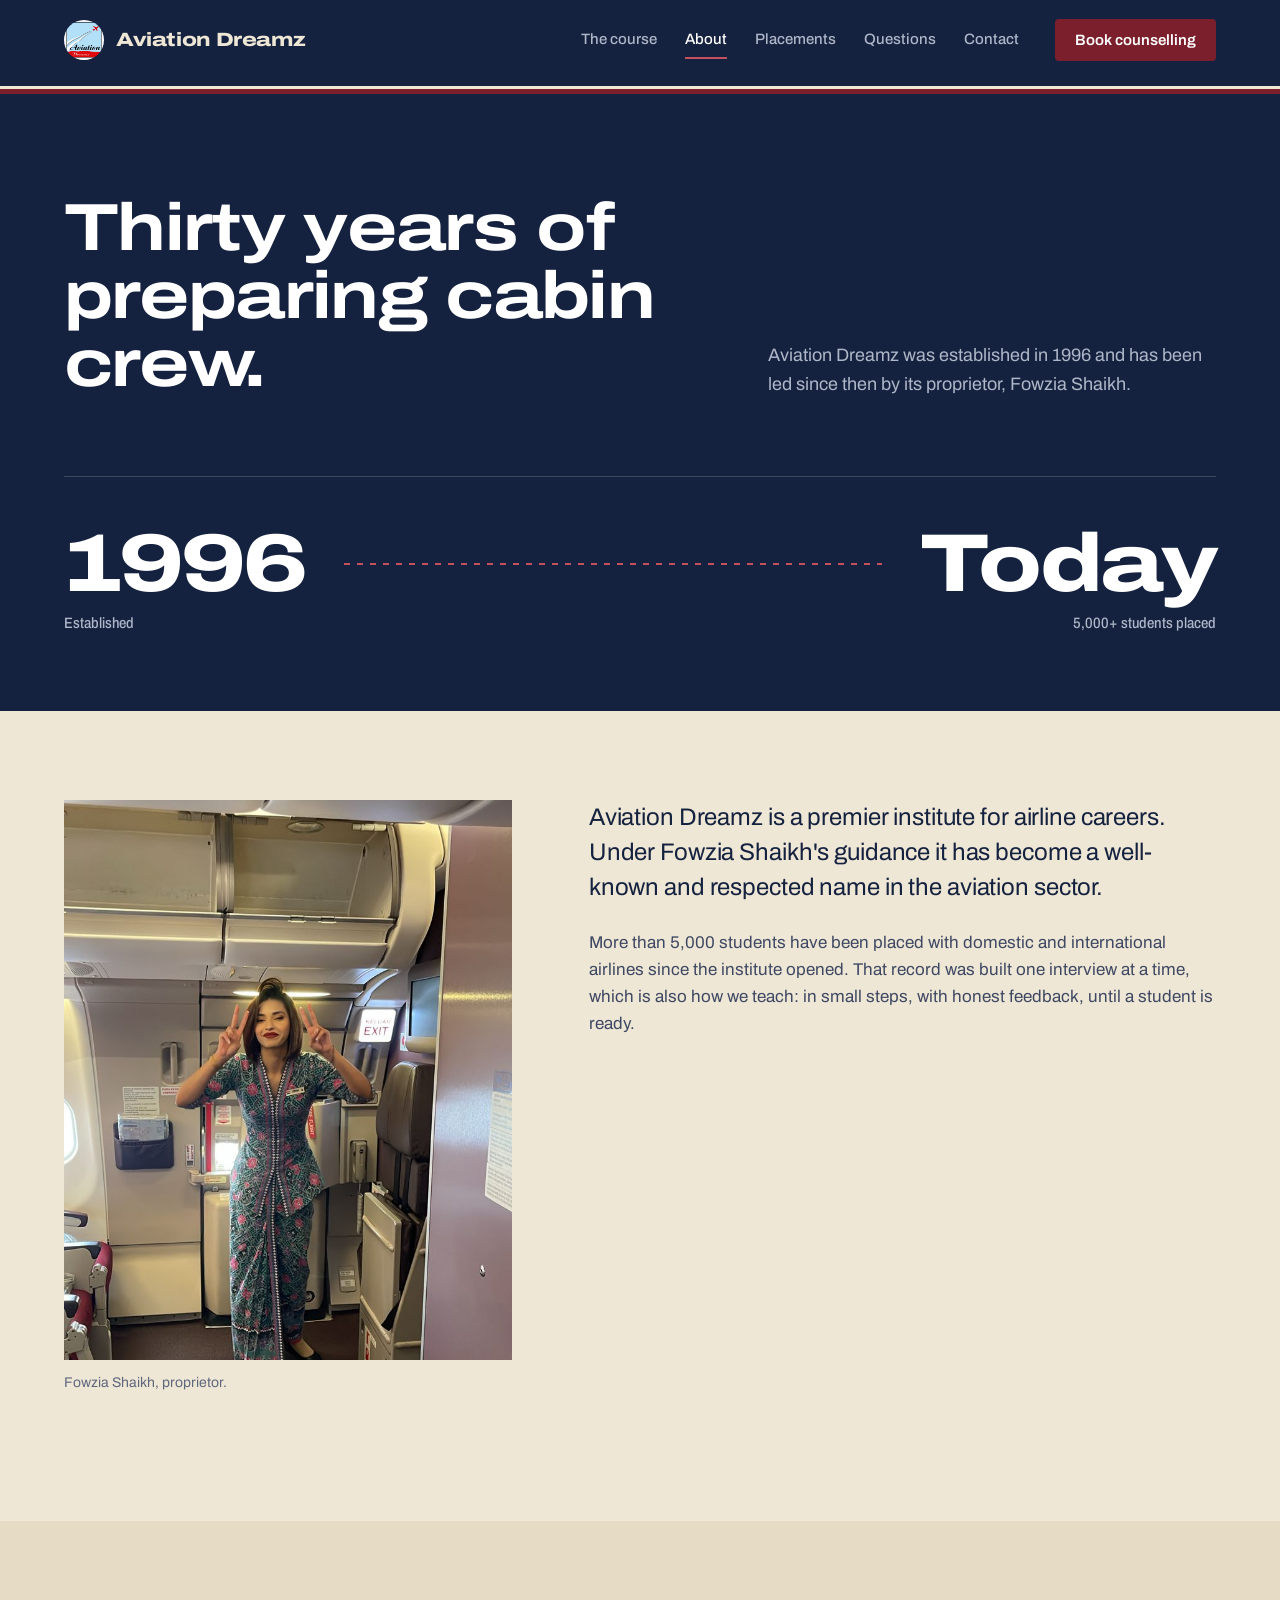
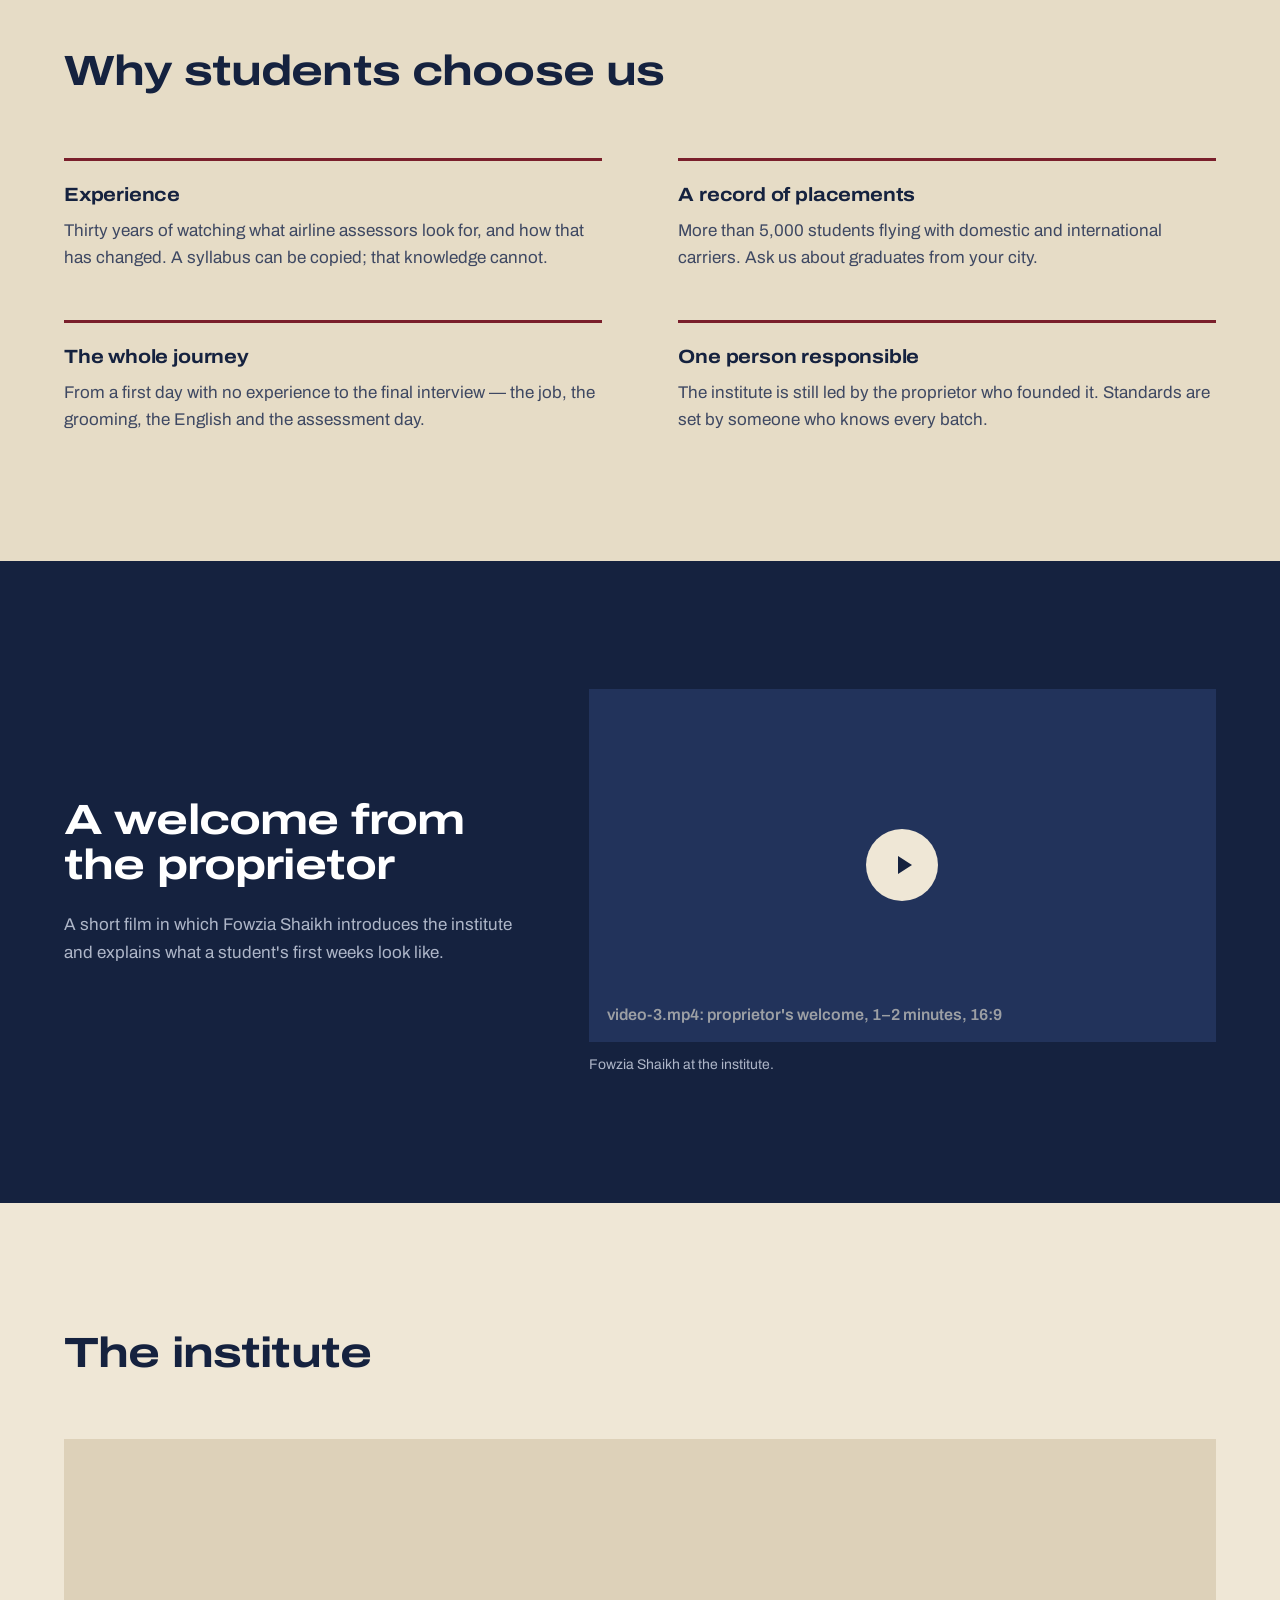
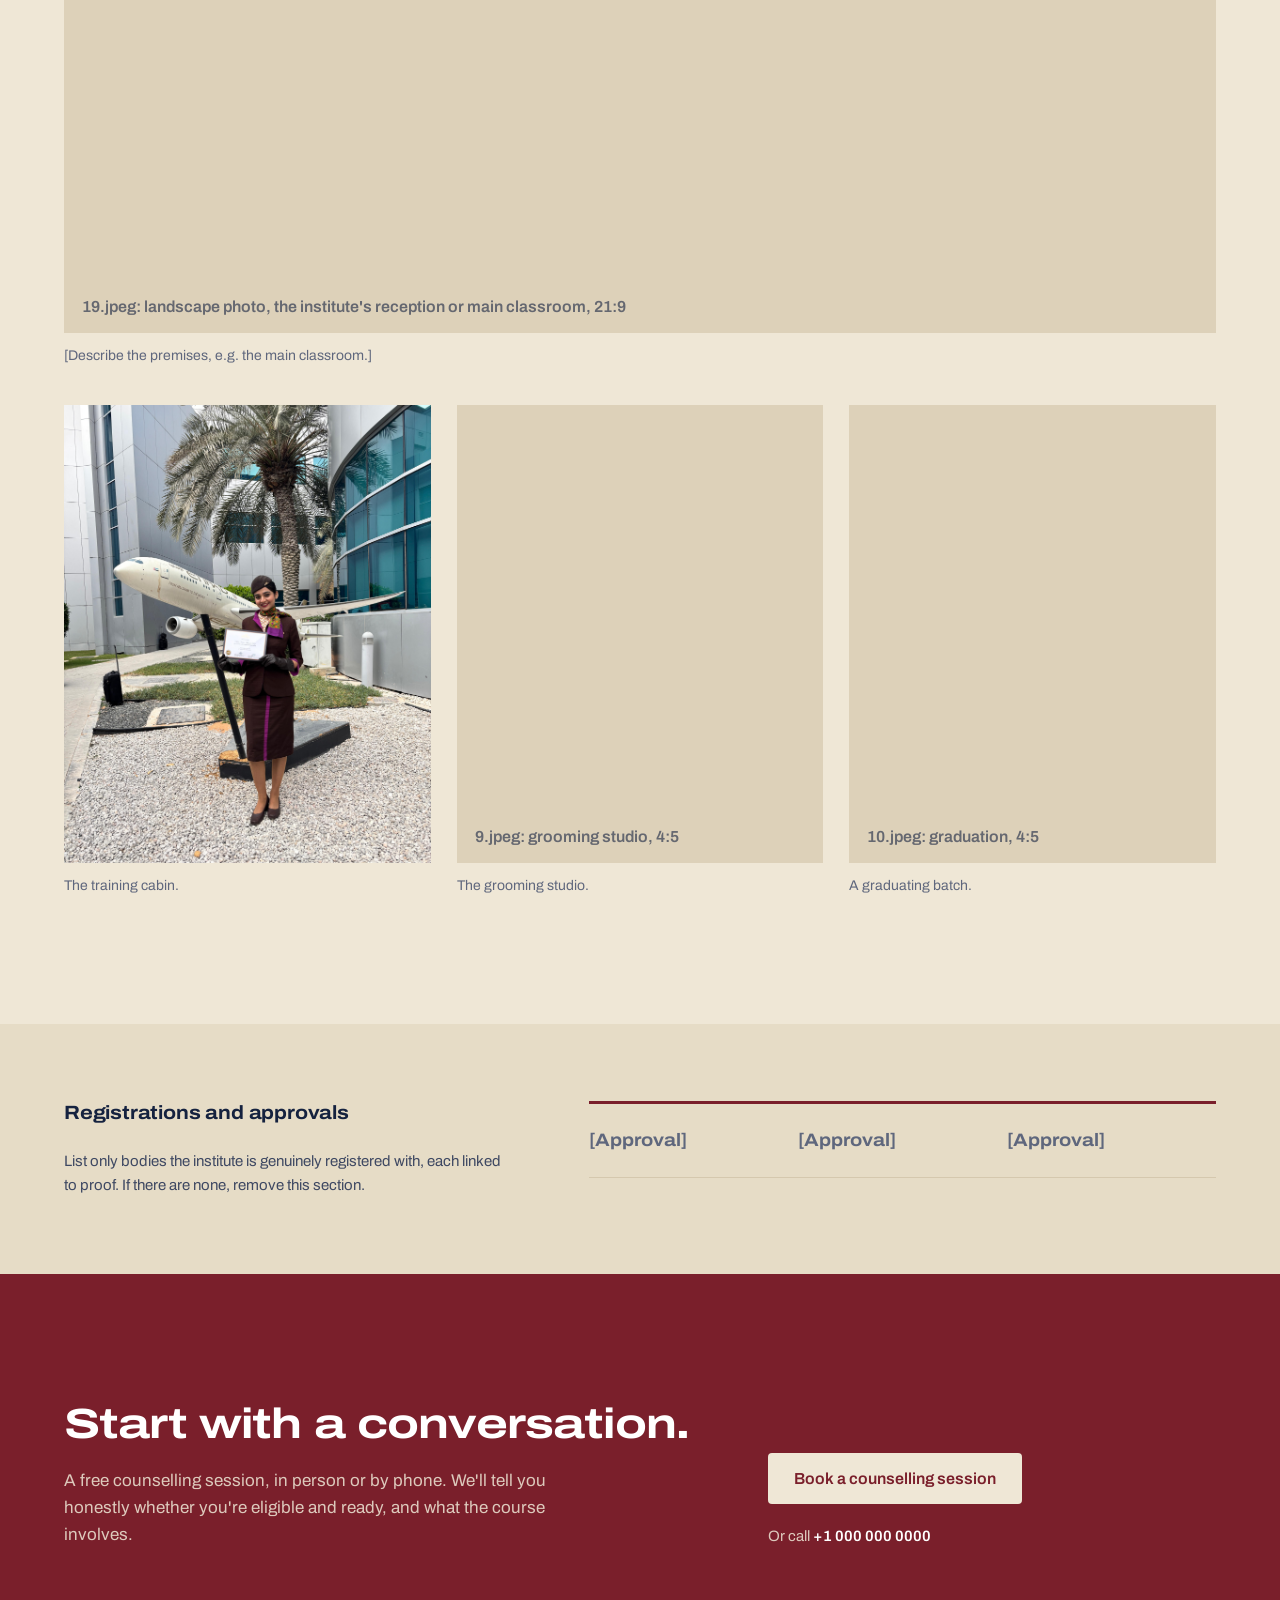
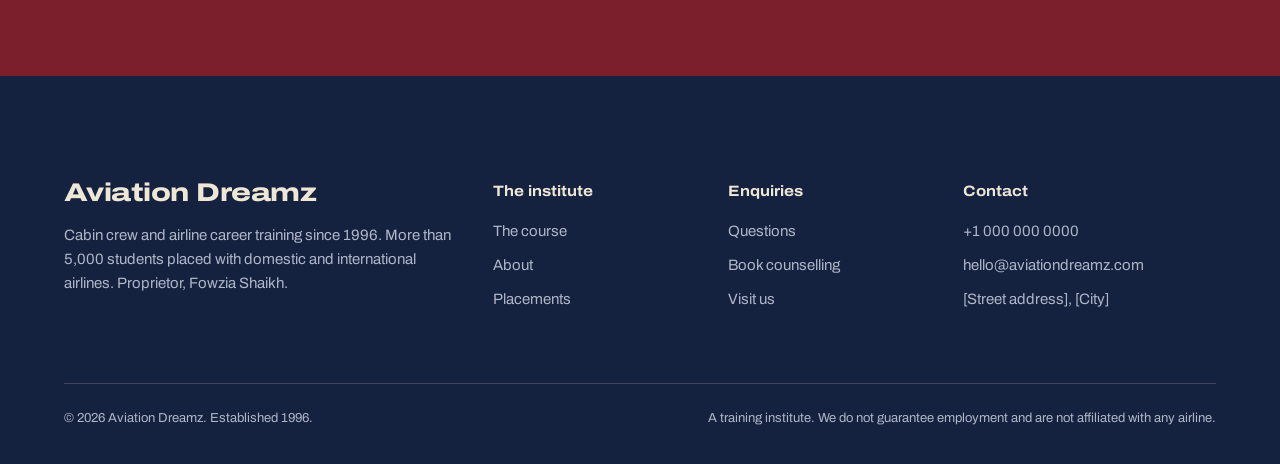
==== about.html @ cc99e21c "Redesign as a multi-page site in navy, maroon and cream Six pages sharing styles.css and site.js. Ar" ====
<!doctype html>
<html lang="en">
<head>
<meta charset="utf-8" />
<meta name="viewport" content="width=device-width, initial-scale=1" />
<title>About — Aviation Dreamz</title>
<meta name="description" content="Established in 1996 and led by proprietor Fowzia Shaikh, Aviation Dreamz has placed more than 5,000 students with airlines." />
<link rel="icon" href="ad.jpeg" />
<link rel="preconnect" href="https://fonts.googleapis.com" />
<link rel="preconnect" href="https://fonts.gstatic.com" crossorigin />
<link href="https://fonts.googleapis.com/css2?family=Archivo:wdth,wght@62..125,400..800&display=swap" rel="stylesheet" />
<link rel="stylesheet" href="styles.css" />
</head>
<body>
<a class="skip" href="#main">Skip to content</a>

<header class="hdr cheat">
  <div class="hdr-in">
    <a class="brand" href="index.html">
      <img src="ad.jpeg" alt="" width="44" height="44" />
      <span>Aviation Dreamz</span>
    </a>
    <nav class="nav" id="site-nav" aria-label="Main">
      <a href="course.html">The course</a>
      <a href="about.html" aria-current="page">About</a>
      <a href="placements.html">Placements</a>
      <a href="faq.html">Questions</a>
      <a href="contact.html">Contact</a>
    </nav>
    <a class="btn" href="contact.html">Book counselling</a>
    <button class="menu-btn" type="button" aria-controls="site-nav" aria-expanded="false">Menu</button>
  </div>
</header>

<main id="main">
<section class="opening navy">
  <div class="wrap">
    <h1>Thirty years of preparing cabin crew.</h1>
    <p>Aviation Dreamz was established in 1996 and has been led since then by its proprietor, Fowzia Shaikh.</p>
  </div>
  <div class="wrap">
    <div class="since" aria-label="From 1996, when the institute was established, to today, with more than 5,000 students placed">
      <div><span class="yr">1996</span><span class="k">Established</span></div>
      <svg viewBox="0 0 200 22" preserveAspectRatio="none" aria-hidden="true">
        <line x1="0" y1="11" x2="200" y2="11" stroke="currentColor" stroke-width="2" stroke-dasharray="6 7" vector-effect="non-scaling-stroke" />
      </svg>
      <div class="now"><span class="yr">Today</span><span class="k">5,000+ students placed</span></div>
    </div>
  </div>
</section>

<section class="flush-top">
  <div class="wrap cols">
    <figure>
    <div class="media r-port">
      <img src="images/6.jpeg" alt="Fowzia Shaikh, proprietor of Aviation Dreamz" />
      <span class="note">6.jpeg: Fowzia Shaikh, portrait, 4:5</span>
    </div>
    <figcaption>Fowzia Shaikh, proprietor.</figcaption>
  </figure>
    <div class="stack">
      <p class="lead">Aviation Dreamz is a premier institute for airline careers. Under Fowzia
        Shaikh's guidance it has become a well-known and respected name in the aviation sector.</p>
      <p class="muted">More than 5,000 students have been placed with domestic and international
        airlines since the institute opened. That record was built one interview at a time,
        which is also how we teach: in small steps, with honest feedback, until a student is
        ready.</p>
    </div>
  </div>
</section>

<section class="bg-2">
  <div class="wrap">
    <h2 class="sec-head">Why students choose us</h2>
    <div class="quad">
      <div><h3>Experience</h3><p>Thirty years of watching what airline assessors look for, and
        how that has changed. A syllabus can be copied; that knowledge cannot.</p></div>
      <div><h3>A record of placements</h3><p>More than 5,000 students flying with domestic and
        international carriers. Ask us about graduates from your city.</p></div>
      <div><h3>The whole journey</h3><p>From a first day with no experience to the final
        interview — the job, the grooming, the English and the assessment day.</p></div>
      <div><h3>One person responsible</h3><p>The institute is still led by the proprietor who
        founded it. Standards are set by someone who knows every batch.</p></div>
    </div>
  </div>
</section>

<section class="navy">
  <div class="wrap cols mid">
    <div class="stack">
      <h2>A welcome from the proprietor</h2>
      <p class="muted">A short film in which Fowzia Shaikh introduces the institute and explains
        what a student's first weeks look like.</p>
    </div>
    <figure>
    <div class="media r-wide">
      <video src="images/video-3.mp4" title="A welcome from Fowzia Shaikh" controls preload="metadata" playsinline></video>
      <span class="playmark" aria-hidden="true"></span>
      <span class="note">video-3.mp4: proprietor's welcome, 1–2 minutes, 16:9</span>
    </div>
    <figcaption>Fowzia Shaikh at the institute.</figcaption>
  </figure>
  </div>
</section>

<section>
  <div class="wrap">
    <h2 class="sec-head">The institute</h2>
    <figure>
    <div class="media r-pano">
      <img src="images/19.jpeg" alt="The Aviation Dreamz institute" />
      <span class="note">19.jpeg: landscape photo, the institute's reception or main classroom, 21:9</span>
    </div>
    <figcaption>[Describe the premises, e.g. the main classroom.]</figcaption>
  </figure>
    <div class="row3" style="margin-top: clamp(24px, 3vw, 40px)">
      <figure>
    <div class="media r-port">
      <img src="images/8.jpeg" alt="The training cabin" />
      <span class="note">8.jpeg: training cabin, 4:5</span>
    </div>
    <figcaption>The training cabin.</figcaption>
  </figure>
      <figure>
    <div class="media r-port">
      <img src="images/9.jpeg" alt="The grooming studio" />
      <span class="note">9.jpeg: grooming studio, 4:5</span>
    </div>
    <figcaption>The grooming studio.</figcaption>
  </figure>
      <figure>
    <div class="media r-port">
      <img src="images/10.jpeg" alt="A graduating batch" />
      <span class="note">10.jpeg: graduation, 4:5</span>
    </div>
    <figcaption>A graduating batch.</figcaption>
  </figure>
    </div>
  </div>
</section>

<section class="tight bg-2">
  <div class="wrap cols">
    <div class="stack">
      <h3>Registrations and approvals</h3>
      <p class="muted" style="font-size:0.9375rem">List only bodies the institute is genuinely
        registered with, each linked to proof. If there are none, remove this section.</p>
    </div>
    <ul class="names">
      <li>[Approval]</li>
      <li>[Approval]</li>
      <li>[Approval]</li>
    </ul>
  </div>
</section>

<section class="closing maroon">
  <div class="wrap">
    <div>
      <div>
        <h2>Start with a conversation.</h2>
        <p>A free counselling session, in person or by phone. We'll tell you honestly whether you're eligible and ready, and what the course involves.</p>
      </div>
      <div class="acts">
        <a class="btn btn-light" href="contact.html">Book a counselling session</a>
        <small>Or call <a href="tel:+10000000000">+1 000 000 0000</a></small>
      </div>
    </div>
  </div>
</section>
</main>

<footer class="ftr">
  <div class="wrap">
    <div class="ftr-top">
      <div>
        <div class="ftr-name">Aviation Dreamz</div>
        <p>Cabin crew and airline career training since 1996. More than 5,000 students placed
          with domestic and international airlines. Proprietor, Fowzia Shaikh.</p>
      </div>
      <div>
        <h4>The institute</h4>
        <ul>
          <li><a href="course.html">The course</a></li>
          <li><a href="about.html">About</a></li>
          <li><a href="placements.html">Placements</a></li>
        </ul>
      </div>
      <div>
        <h4>Enquiries</h4>
        <ul>
          <li><a href="faq.html">Questions</a></li>
          <li><a href="contact.html">Book counselling</a></li>
          <li><a href="contact.html">Visit us</a></li>
        </ul>
      </div>
      <div>
        <h4>Contact</h4>
        <ul>
          <li><a href="tel:+10000000000">+1 000 000 0000</a></li>
          <li><a href="mailto:hello@aviationdreamz.com">hello@aviationdreamz.com</a></li>
          <li>[Street address], [City]</li>
        </ul>
      </div>
    </div>
    <div class="ftr-base">
      <span>© 2026 Aviation Dreamz. Established 1996.</span>
      <span>A training institute. We do not guarantee employment and are not affiliated with any airline.</span>
    </div>
  </div>
</footer>

<script src="site.js"></script>
</body>
</html>
---- styles.css ----
/* ==============================================================
   AVIATION DREAMZ — shared styles
   The uniform: navy jacket, maroon scarf, cream blouse. Navy is the
   ink as well as the solid colour. One typeface, Archivo, used at
   three widths: expanded for headings (the way an airline name is
   painted along a fuselage), normal for reading, semi-condensed for
   the small labels on facts and forms.
   The one bold thing is the boarding pass on the home page. The
   cheatline under the header is the only other flourish.
   ============================================================== */

:root {
  --cream:    #EFE7D6;   /* the page */
  --cream-2:  #E6DCC6;   /* alternate bands */
  --card:     #F8F3E9;   /* card stock: the pass, form fields */
  --navy:     #15223F;   /* ink, solid bands, buttons */
  --navy-2:   #22335B;   /* placeholders and hovers on navy */
  --maroon:   #7A1F2B;   /* links, the destination, the current page */
  --maroon-2: #5E1621;
  --maroon-lt: #C4505E;  /* maroon lifted for strokes on navy */
  --ink-2:    #3E4862;   /* secondary text, 8:1 on cream */
  --ink-3:    #5F677D;   /* labels and captions, 5:1 on cream */
  --rule:     #D5C8AE;
  --on-navy:  #EFE7D6;
  --on-navy-2:#AEB6C8;
  --rule-navy: rgba(239,231,214,0.2);
  --ph:       #DDD1B9;   /* photo placeholder on cream */
  --error:    #A3202F;

  --font: "Archivo", "Helvetica Neue", Arial, sans-serif;

  --gut: clamp(16px, 5vw, 72px);
  --maxw: 1320px;
}

* { box-sizing: border-box; }
html { scroll-behavior: smooth; }
body {
  margin: 0;
  background: var(--cream);
  color: var(--navy);
  font-family: var(--font);
  font-size: 1.0625rem;
  line-height: 1.6;
  -webkit-font-smoothing: antialiased;
  overflow-x: hidden;
}

/* Headings are expanded and heavy; the width does the work that a
   display face would otherwise do. Sentence case throughout. */
h1, h2, h3 { font-weight: 700; font-stretch: 125%; margin: 0; color: var(--navy); }
h1 { font-size: clamp(2.35rem, 5.2vw, 4.5rem); line-height: 1.02; letter-spacing: -0.025em; }
h2 { font-size: clamp(1.8rem, 3.3vw, 3rem); line-height: 1.06; letter-spacing: -0.02em; }
h3 { font-size: clamp(1.15rem, 1.5vw, 1.35rem); line-height: 1.25; letter-spacing: -0.01em; font-stretch: 112%; }
p { margin: 0; }
p + p { margin-top: 1em; }
a { color: inherit; }
img, video, iframe { display: block; max-width: 100%; }
::selection { background: var(--maroon); color: var(--cream); }

.wrap { max-width: var(--maxw); margin: 0 auto; padding-inline: var(--gut); }
.lead { font-size: clamp(1.25rem, 1.9vw, 1.5rem); line-height: 1.45; letter-spacing: -0.005em; max-width: 34em; }
.muted { color: var(--ink-2); }

:where(a, button, input, select, textarea, summary):focus-visible { outline: 2px solid var(--maroon); outline-offset: 3px; }
:where(.hdr, .navy, .maroon, .ftr, .pass-stub) :focus-visible { outline-color: var(--on-navy); }
.skip { position: absolute; left: -9999px; }
.skip:focus { left: 12px; top: 12px; z-index: 100; background: var(--card); padding: 10px 16px; }

/* ---------- the cheatline ----------
   The livery stripe along a fuselage: a navy band, a gap, a maroon
   pinstripe. Used under the header, above the footer and above the
   closing call to action, and nowhere else. */
.cheat { position: relative; }
.cheat::after {
  content: ""; position: absolute; left: 0; right: 0; height: 14px;
  background: linear-gradient(to bottom, var(--navy) 0 6px, var(--cream) 6px 9px, var(--maroon) 9px 14px);
}

/* ---------- links and buttons ---------- */
.btn {
  display: inline-block; font-family: var(--font); font-size: 1rem; font-weight: 600;
  text-decoration: none; line-height: 1.2;
  padding: 16px 26px; border: 0; border-radius: 4px;
  background: var(--maroon); color: #fff;
  cursor: pointer; transition: background 0.2s, color 0.2s;
}
.btn:hover { background: var(--navy); }
.btn-light { background: var(--cream); color: var(--maroon); }
.btn-light:hover { background: #fff; color: var(--navy); }
.more {
  font-weight: 600; color: var(--maroon);
  text-decoration: underline; text-decoration-thickness: 1px; text-underline-offset: 5px;
  transition: color 0.2s, text-decoration-thickness 0.2s;
}
.more:hover { color: var(--navy); text-decoration-thickness: 2px; }
:is(.navy, .maroon) .more { color: var(--on-navy); }
:is(.navy, .maroon) .more:hover { color: #fff; }

/* ---------- header ---------- */
.hdr { position: sticky; top: 0; z-index: 50; background: var(--navy); color: var(--on-navy); }
.hdr::after { top: 100%; }
.hdr-in { max-width: var(--maxw); margin: 0 auto; padding: 0 var(--gut); height: 80px; display: flex; align-items: center; gap: 36px; }
.brand { display: flex; align-items: center; gap: 12px; text-decoration: none; margin-right: auto; }
.brand img { width: 40px; height: 40px; flex: none; border-radius: 50%; }
.brand span { font-size: 1.2rem; font-weight: 800; font-stretch: 125%; letter-spacing: -0.02em; }
.nav { display: flex; gap: 28px; }
.nav a {
  font-size: 0.9375rem; font-weight: 500; text-decoration: none; color: var(--on-navy-2);
  padding: 6px 0; border-bottom: 2px solid transparent; transition: color 0.2s, border-color 0.2s;
}
.nav a:hover { color: #fff; }
.nav a[aria-current="page"] { color: #fff; border-bottom-color: var(--maroon-lt); }
.hdr .btn { padding: 12px 20px; font-size: 0.9375rem; }
.menu-btn {
  display: none; background: none; border: 0; padding: 8px 0; cursor: pointer;
  font-family: var(--font); font-size: 1rem; font-weight: 600; color: var(--on-navy);
}
@media (max-width: 1060px) {
  .menu-btn { display: block; }
  .hdr .btn { display: none; }
  .nav {
    display: none; position: absolute; top: calc(100% + 14px); left: 0; right: 0;
    flex-direction: column; gap: 0; background: var(--navy);
    border-bottom: 1px solid var(--rule-navy); padding: 8px var(--gut) 24px;
  }
  .nav.open { display: flex; }
  .nav a { padding: 16px 0; border-bottom: 1px solid var(--rule-navy); font-size: 1.0625rem; }
  .nav a[aria-current="page"] { color: #fff; border-bottom-color: var(--rule-navy); }
}

/* ---------- image and video slots ----------
   Flat panels. Each carries a small note saying what belongs there;
   the caption underneath stays when the real photograph goes in. */
.media { position: relative; background: var(--ph); aspect-ratio: var(--r, 3 / 2); overflow: hidden; }
.navy .media { background: var(--navy-2); }
.media > img, .media > video, .media > iframe { position: absolute; inset: 0; width: 100%; height: 100%; object-fit: cover; border: 0; }
.media .note {
  position: absolute; left: 18px; bottom: 14px; right: 18px;
  font-size: 1rem; font-weight: 600; font-stretch: 100%; color: rgba(21,34,63,0.6);
}
.navy .media .note { color: rgba(239,231,214,0.6); }
/* a real file covers its placeholder; site.js removes the img or video
   when the file isn't in images/ yet, which brings the note back */
.media > :is(img, video) ~ :is(.note, .playmark) { display: none; }
/* crop from nearer the top, so heads stay in when a photo is cropped */
.media > img { object-position: 50% 28%; }
/* a portrait photo in a landscape slot (or the reverse) is shown whole,
   on navy, rather than cropped to a strip; site.js adds .framed */
.media.framed { background: var(--navy); }
.media.framed > img { object-fit: contain; object-position: center; }
.media .playmark {
  position: absolute; left: 50%; top: 50%; transform: translate(-50%, -50%);
  width: 72px; height: 72px; border-radius: 50%; background: var(--navy);
  display: grid; place-items: center;
}
.navy .media .playmark { background: var(--cream); }
.media .playmark::after {
  content: ""; margin-left: 5px;
  border-left: 14px solid var(--cream); border-top: 9px solid transparent; border-bottom: 9px solid transparent;
}
.navy .media .playmark::after { border-left-color: var(--navy); }
figure { margin: 0; }
figcaption { font-size: 0.875rem; color: var(--ink-3); margin-top: 12px; line-height: 1.5; }
.navy figcaption { color: var(--on-navy-2); }
.r-wide { --r: 16 / 9; } .r-pano { --r: 21 / 9; } .r-port { --r: 4 / 5; } .r-sq { --r: 1 / 1; } .r-43 { --r: 4 / 3; }
@media (max-width: 600px) { .r-pano { --r: 4 / 3; } }

/* ---------- home hero: the boarding pass ---------- */
.hero { padding-block: clamp(56px, 8vw, 112px) clamp(64px, 9vw, 128px); }
.hero-in { display: grid; grid-template-columns: minmax(0, 0.9fr) minmax(0, 1.1fr); gap: clamp(40px, 5vw, 80px); align-items: center; }
.hero h1 { max-width: 11em; font-size: clamp(2.35rem, 4.4vw, 4.1rem); }
.hero-copy > p { margin-top: 28px; max-width: 30em; color: var(--on-navy-2); font-size: 1.125rem; }
.hero-acts { display: flex; gap: 12px 28px; align-items: center; flex-wrap: wrap; margin-top: 32px; }
.hero-acts small { font-size: 0.9375rem; color: var(--on-navy-2); }
.hero-acts small a { color: #fff; font-weight: 600; text-decoration: none; }
@media (max-width: 1180px) { .hero-in { grid-template-columns: 1fr; } .pass { max-width: 760px; } }

.pass {
  --stub: max(180px, 30%);
  display: grid; grid-template-columns: 1fr var(--stub);
  background: var(--card); color: var(--navy); border-radius: 16px;
  position: relative; overflow: hidden;
}
.pass-main { padding: clamp(22px, 2.6vw, 34px); display: flex; flex-direction: column; gap: clamp(22px, 2.6vw, 32px); min-width: 0; container-type: inline-size; }
.pass-head { display: flex; align-items: center; gap: 10px; font-weight: 800; font-stretch: 125%; font-size: 0.9375rem; letter-spacing: -0.01em; }
.pass-head img { width: 28px; height: 28px; border-radius: 50%; }
.pass-head .kind { margin-left: auto; font-weight: 500; font-stretch: 85%; letter-spacing: 0; color: var(--ink-3); }

.k { display: block; font-size: 0.8125rem; font-weight: 500; font-stretch: 85%; color: var(--ink-3); line-height: 1.3; }
.pass-route { display: grid; grid-template-columns: auto minmax(20px, 1fr) auto; align-items: end; gap: 16px; padding-block: 22px; border-block: 1px solid var(--rule); }
.pass-route .v { display: block; font-weight: 700; font-stretch: 125%; font-size: clamp(1.25rem, 5.6cqi, 2.1rem); line-height: 1.05; letter-spacing: -0.02em; margin-top: 6px; white-space: nowrap; }
.pass-route .to { text-align: right; }
.pass-route .to .v { color: var(--maroon); }
.pass-route svg { width: 100%; height: 22px; margin-bottom: 6px; color: var(--ink-3); overflow: visible; }
.flap span { display: inline-block; text-align: center; }

.pass-fields { margin: 0; display: grid; grid-template-columns: repeat(4, auto); justify-content: space-between; gap: 18px 20px; }
.pass-fields dd { margin: 4px 0 0; font-weight: 700; font-stretch: 112%; font-size: 1.125rem; }

/* the stub: tear here, then book */
.pass-stub {
  position: relative; background: var(--maroon); color: var(--on-navy); text-decoration: none;
  padding: clamp(22px, 2.6vw, 34px) clamp(20px, 2.2vw, 28px);
  display: flex; flex-direction: column; justify-content: space-between; gap: 24px;
  border-left: 2px dashed var(--card);
  transition: background 0.2s;
}
.pass-stub:hover { background: var(--maroon-2); }
.pass-stub .k { color: rgba(255,255,255,0.72); }
.pass-stub .v { display: block; margin-top: 6px; font-weight: 700; font-stretch: 100%; font-size: 1.1875rem; line-height: 1.2; }
.pass-stub .go { white-space: nowrap; font-weight: 600; text-decoration: underline; text-underline-offset: 5px; text-decoration-thickness: 1px; }
.pass-stub:hover .go { text-decoration-thickness: 2px; }
/* the two semicircle notches where the stub tears off */
.pass::before, .pass::after {
  content: ""; position: absolute; z-index: 1; width: 26px; height: 26px;
  border-radius: 50%; background: var(--navy);
  left: calc(100% - var(--stub)); transform: translateX(-50%);
}
.pass::before { top: -14px; }
.pass::after { bottom: -14px; }

@media (max-width: 640px) {
  .pass { grid-template-columns: 1fr; }
  .pass::before, .pass::after { display: none; }
  .pass-stub { border-left: 0; border-top: 2px dashed var(--card); flex-direction: row; align-items: end; flex-wrap: wrap; }
  .pass-fields { grid-template-columns: 1fr 1fr; justify-content: stretch; }
  .pass-route { grid-template-columns: 1fr; gap: 10px; }
  .pass-route .to { text-align: left; }
  .pass-route svg { display: none; }
}

/* ---------- sections ---------- */
section { padding-block: clamp(72px, 10vw, 136px); }
.tight { padding-block: clamp(48px, 6vw, 80px); }
.flush-top { padding-top: 0; }
.bg-2 { background: var(--cream-2); }
.navy { background: var(--navy); color: var(--on-navy); }
.navy h1, .navy h2, .navy h3 { color: #fff; }
.navy .muted { color: var(--on-navy-2); }
.maroon { background: var(--maroon); color: var(--on-navy); }
.maroon h2, .maroon h3 { color: #fff; }
.maroon .muted { color: rgba(239,231,214,0.82); }
.sec-head { margin-bottom: clamp(36px, 5vw, 64px); }

/* page opening on inner pages: heading left, introduction right */
.opening { padding-block: clamp(64px, 9vw, 120px) clamp(48px, 6vw, 80px); }
/* the hero and openings are navy bands, so the section after one needs its own top space back */
.navy + .flush-top { padding-top: clamp(56px, 7vw, 96px); }
.opening .wrap { display: grid; grid-template-columns: 7fr 5fr; gap: clamp(28px, 6vw, 96px); align-items: end; }
.opening h1 { max-width: 12em; }
.opening p { color: var(--on-navy-2); max-width: 32em; font-size: 1.125rem; }
@media (max-width: 860px) { .opening .wrap { grid-template-columns: 1fr; } }
/* About: a route from 1996 to today across the foot of the opening,
   the same From/To idea as the boarding pass on the home page */
.opening .wrap + .wrap { display: block; margin-top: clamp(44px, 6vw, 80px); }
.since {
  display: grid; grid-template-columns: auto minmax(20px, 1fr) auto; column-gap: clamp(16px, 3vw, 40px);
  border-top: 1px solid var(--rule-navy); padding-top: clamp(28px, 4vw, 48px);
}
.since .yr { display: block; font-weight: 800; font-stretch: 125%; font-size: clamp(2.2rem, 6.4vw, 5.25rem); line-height: 0.95; letter-spacing: -0.035em; color: #fff; }
.since .k { color: var(--on-navy-2); font-size: 0.9375rem; margin-top: 12px; }
.since .now { text-align: right; }
.since svg { width: 100%; height: 22px; color: var(--maroon-lt); margin-top: calc(clamp(2.2rem, 6.4vw, 5.25rem) * 0.475 - 11px); }

/* general two-column arrangements */
.cols { display: grid; grid-template-columns: 5fr 7fr; gap: clamp(32px, 6vw, 96px); align-items: start; }
.cols.even { grid-template-columns: 1fr 1fr; }
.cols.rev { grid-template-columns: 7fr 5fr; }
.cols.mid { align-items: center; }
@media (max-width: 860px) { .cols, .cols.even, .cols.rev { grid-template-columns: 1fr; } }
.stack > * + * { margin-top: 24px; }
.stack > .facts, .stack > .ruled, .stack > .contact-list { margin-top: 36px; }
.stack > h3 + .ruled { margin-top: 20px; }
.stack > .contact-list:first-child { margin-top: 0; }

/* facts: label and value, ruled */
.facts { margin: 0; border-top: 3px solid var(--maroon); }
.facts > div { display: grid; grid-template-columns: 1fr 1.4fr; gap: 16px; padding: 16px 0; border-bottom: 1px solid var(--rule); align-items: baseline; }
.facts dt { font-size: 0.875rem; font-weight: 500; font-stretch: 85%; color: var(--ink-3); }
.facts dd { margin: 0; font-weight: 700; font-stretch: 112%; font-size: 1.1875rem; line-height: 1.35; }
.navy .facts { border-top-color: var(--on-navy); }
.navy .facts > div { border-color: var(--rule-navy); }
.navy .facts dt { color: var(--on-navy-2); }
.navy .facts dd { color: #fff; }

/* three short columns, each under a navy rule */
.trio { display: grid; grid-template-columns: repeat(3, 1fr); gap: clamp(28px, 4vw, 56px); }
.trio > div { border-top: 3px solid var(--maroon); padding-top: 22px; display: flex; flex-direction: column; gap: 12px; }
.trio p { color: var(--ink-2); }
.trio .more { align-self: flex-start; margin-top: 6px; }
@media (max-width: 860px) { .trio { grid-template-columns: 1fr; } }
.quad { display: grid; grid-template-columns: repeat(2, 1fr); gap: 48px clamp(32px, 6vw, 96px); }
.quad > div { border-top: 3px solid var(--maroon); padding-top: 22px; }
.quad h3 { margin-bottom: 10px; }
.quad p { color: var(--ink-2); }
@media (max-width: 760px) { .quad { grid-template-columns: 1fr; } }

/* lists with rules */
.ruled { list-style: none; margin: 0; padding: 0; border-top: 3px solid var(--maroon); }
.ruled li { padding: 13px 0; border-bottom: 1px solid var(--rule); }

/* the five assessment stages — a real sequence, so numbered */
.stages { list-style: none; margin: 0; padding: 0; display: grid; grid-template-columns: repeat(5, 1fr); border-top: 2px solid var(--on-navy); }
.stages li { padding: 24px 22px 8px 0; }
.stages li + li { padding-left: 22px; border-left: 1px solid var(--rule-navy); }
.stages b { display: block; font-weight: 800; font-stretch: 125%; font-size: 2.75rem; line-height: 1; color: var(--on-navy-2); margin-bottom: 18px; }
.stages h3 { font-size: 1.2rem; margin-bottom: 8px; }
.stages p { font-size: 0.9375rem; color: var(--on-navy-2); }
@media (max-width: 980px) {
  .stages { grid-template-columns: 1fr; }
  .stages li, .stages li + li { padding: 20px 0; border-left: 0; border-bottom: 1px solid var(--rule-navy); display: grid; grid-template-columns: 64px 1fr; column-gap: 12px; }
  .stages b { font-size: 2rem; margin: 0; grid-row: span 2; }
}

/* pictures */
.pair { display: grid; grid-template-columns: 7fr 5fr; gap: clamp(16px, 2vw, 28px); align-items: end; }
.pair.rev { grid-template-columns: 5fr 7fr; }
.row3 { display: grid; grid-template-columns: repeat(3, 1fr); gap: clamp(16px, 2vw, 28px); }
.row4 { display: grid; grid-template-columns: repeat(4, 1fr); gap: clamp(12px, 1.6vw, 20px); }
@media (max-width: 860px) { .pair, .pair.rev, .row3 { grid-template-columns: 1fr; } .row4 { grid-template-columns: 1fr 1fr; } }

/* testimonials, set as quotations rather than cards */
.said { margin: 0; padding: clamp(28px, 4vw, 44px) 0; border-top: 1px solid var(--rule); display: grid; grid-template-columns: 4fr 8fr; gap: clamp(20px, 5vw, 80px); }
.said:first-of-type { border-top: 3px solid var(--maroon); }
.said blockquote { margin: 0; font-size: clamp(1.2rem, 1.8vw, 1.45rem); line-height: 1.45; order: 2; }
.said figcaption { margin: 0; order: 1; font-size: 0.9375rem; color: var(--ink-2); }
.said figcaption b { display: block; font-weight: 700; font-stretch: 112%; color: var(--navy); }
@media (max-width: 760px) { .said { grid-template-columns: 1fr; } .said blockquote { order: 0; } }
.pull { font-weight: 600; font-stretch: 112%; font-size: clamp(1.5rem, 2.6vw, 2.15rem); line-height: 1.25; letter-spacing: -0.015em; margin: 0; color: #fff; }

/* names grid (airlines, approvals) */
.names { list-style: none; margin: 0; padding: 0; display: grid; grid-template-columns: repeat(3, 1fr); border-top: 3px solid var(--maroon); }
.names li { padding: 22px 0; border-bottom: 1px solid var(--rule); font-weight: 700; font-stretch: 112%; font-size: 1.125rem; color: var(--ink-3); }
@media (max-width: 760px) { .names { grid-template-columns: 1fr 1fr; } }

/* FAQ */
.faq { border-top: 3px solid var(--maroon); }
.faq details { border-bottom: 1px solid var(--rule); }
.faq summary {
  list-style: none; cursor: pointer; padding: 24px 48px 24px 0; position: relative;
  font-weight: 700; font-stretch: 112%; font-size: clamp(1.1rem, 1.6vw, 1.3rem); line-height: 1.3;
}
.faq summary:hover { color: var(--maroon); }
.faq summary::-webkit-details-marker { display: none; }
.faq summary::before, .faq summary::after {
  content: ""; position: absolute; right: 6px; top: 50%; width: 16px; height: 2px; background: currentColor;
  transition: transform 0.25s;
}
.faq summary::after { transform: rotate(90deg); }
.faq details[open] summary::after { transform: rotate(0deg); }
.faq .ans { padding: 0 48px 28px 0; color: var(--ink-2); max-width: 42em; }

/* closing call to action, under its own cheatline */
/* closing call to action: a maroon band */
.closing .wrap > div { display: grid; grid-template-columns: 7fr 5fr; gap: clamp(28px, 6vw, 96px); align-items: end; }
.closing p { color: rgba(239,231,214,0.85); margin-top: 20px; max-width: 32em; }
.closing .acts { display: flex; flex-direction: column; align-items: flex-start; gap: 20px; }
.closing .acts small { font-size: 0.9375rem; color: rgba(239,231,214,0.85); }
.closing .acts small a { color: #fff; font-weight: 600; text-decoration: none; }
@media (max-width: 860px) { .closing .wrap > div { grid-template-columns: 1fr; } }

/* ---------- contact form ---------- */
.form-live { display: flex; flex-direction: column; gap: 24px; }
.form-row { display: grid; grid-template-columns: 1fr 1fr; gap: 24px; }
@media (max-width: 560px) { .form-row { grid-template-columns: 1fr; } }
.field { display: flex; flex-direction: column; gap: 6px; min-width: 0; }
.field label { font-size: 0.875rem; font-weight: 500; font-stretch: 85%; color: var(--ink-2); }
.field label .req { color: var(--maroon); }
.field input, .field select {
  font-family: var(--font); font-size: 1.0625rem; color: var(--navy);
  background: var(--card); border: 1px solid var(--rule); border-bottom: 2px solid var(--ink-3); border-radius: 4px 4px 0 0;
  padding: 12px 14px; width: 100%; transition: border-color 0.2s;
  -webkit-appearance: none; appearance: none;
}
.field select {
  background-image: linear-gradient(45deg, transparent 50%, var(--ink-2) 50%), linear-gradient(135deg, var(--ink-2) 50%, transparent 50%);
  background-position: calc(100% - 20px) 55%, calc(100% - 15px) 55%;
  background-size: 5px 5px; background-repeat: no-repeat; padding-right: 36px; cursor: pointer;
}
.field input:hover, .field select:hover { border-bottom-color: var(--navy); }
.field input:focus, .field select:focus { outline: none; border-bottom-color: var(--maroon); }
.field .err { font-size: 0.875rem; color: var(--error); display: none; }
.field.invalid input, .field.invalid select { border-bottom-color: var(--error); }
.field.invalid .err { display: block; }
.consent { display: flex; gap: 12px; align-items: flex-start; font-size: 0.9375rem; color: var(--ink-2); line-height: 1.5; }
.consent input { flex: none; width: 18px; height: 18px; margin-top: 2px; accent-color: var(--navy); }
.consent.invalid { color: var(--error); }
.form-status { font-size: 0.9375rem; color: var(--error); display: none; }
.form-status.show { display: block; }
.form .btn { align-self: flex-start; }
.sent { display: none; flex-direction: column; gap: 18px; }
.sent h2 { font-size: clamp(1.8rem, 3vw, 2.4rem); }
.sent p { color: var(--ink-2); }
.sent .recap { font-size: 0.9375rem; white-space: pre-line; line-height: 1.8; border-top: 3px solid var(--maroon); border-bottom: 1px solid var(--rule); padding: 16px 0; color: var(--navy); }
.form.done .form-live { display: none; }
.form.done .sent { display: flex; }

.contact-list { margin: 0; border-top: 3px solid var(--maroon); }
.contact-list > div { display: grid; grid-template-columns: 110px 1fr; gap: 16px; padding: 15px 0; border-bottom: 1px solid var(--rule); align-items: baseline; }
.contact-list dt { font-size: 0.875rem; font-weight: 500; font-stretch: 85%; color: var(--ink-3); }
.contact-list dd { margin: 0; font-weight: 600; }
.contact-list a { text-decoration: none; }
.contact-list a:hover { color: var(--maroon); }

/* ---------- footer ---------- */
.ftr { background: var(--navy); color: var(--on-navy-2); padding-block: clamp(72px, 8vw, 104px) 36px; font-size: 0.9375rem; }
/* the footer is the navy band of the cheatline; only the pinstripe is drawn above it */
.ftr { position: relative; }
.ftr::after { content: ""; position: absolute; left: 0; right: 0; top: -5px; height: 2px; background: var(--maroon); }
.ftr-top { display: grid; grid-template-columns: 2fr 1fr 1fr 1.3fr; gap: 40px; }
@media (max-width: 900px) { .ftr-top { grid-template-columns: 1fr 1fr; } }
@media (max-width: 520px) { .ftr-top { grid-template-columns: 1fr; } }
.ftr-name { font-weight: 800; font-stretch: 125%; font-size: 1.6rem; letter-spacing: -0.02em; color: var(--on-navy); line-height: 1.1; }
.ftr-top p { margin-top: 16px; max-width: 26em; }
.ftr h4 { font-size: 0.9375rem; font-weight: 700; font-stretch: 112%; color: var(--on-navy); margin: 0 0 16px; }
.ftr ul { list-style: none; margin: 0; padding: 0; display: flex; flex-direction: column; gap: 10px; }
.ftr a { text-decoration: none; transition: color 0.2s; }
.ftr a:hover { color: #fff; }
.ftr-base { margin-top: 72px; padding-top: 24px; border-top: 1px solid var(--rule-navy); display: flex; flex-wrap: wrap; gap: 12px 32px; justify-content: space-between; font-size: 0.8125rem; }

@media (prefers-reduced-motion: reduce) {
  html { scroll-behavior: auto; }
  * { transition: none !important; }
}
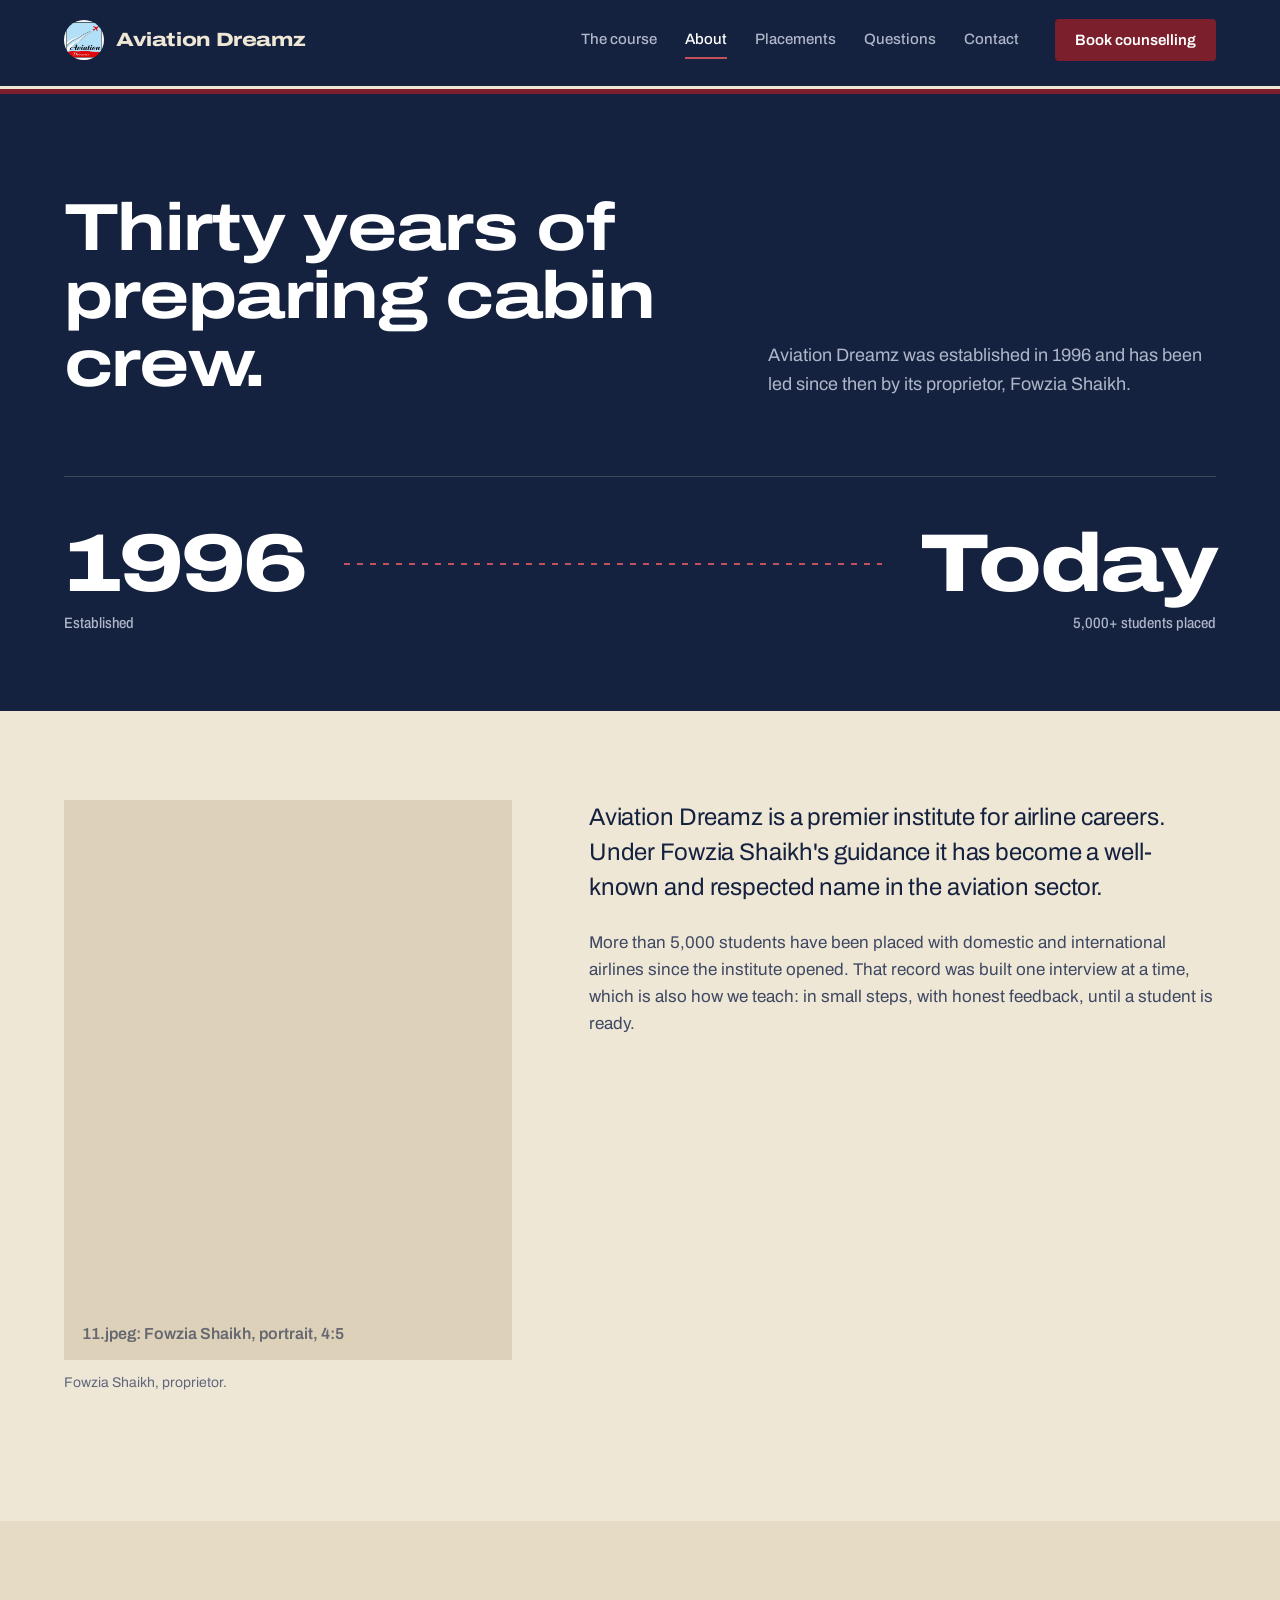
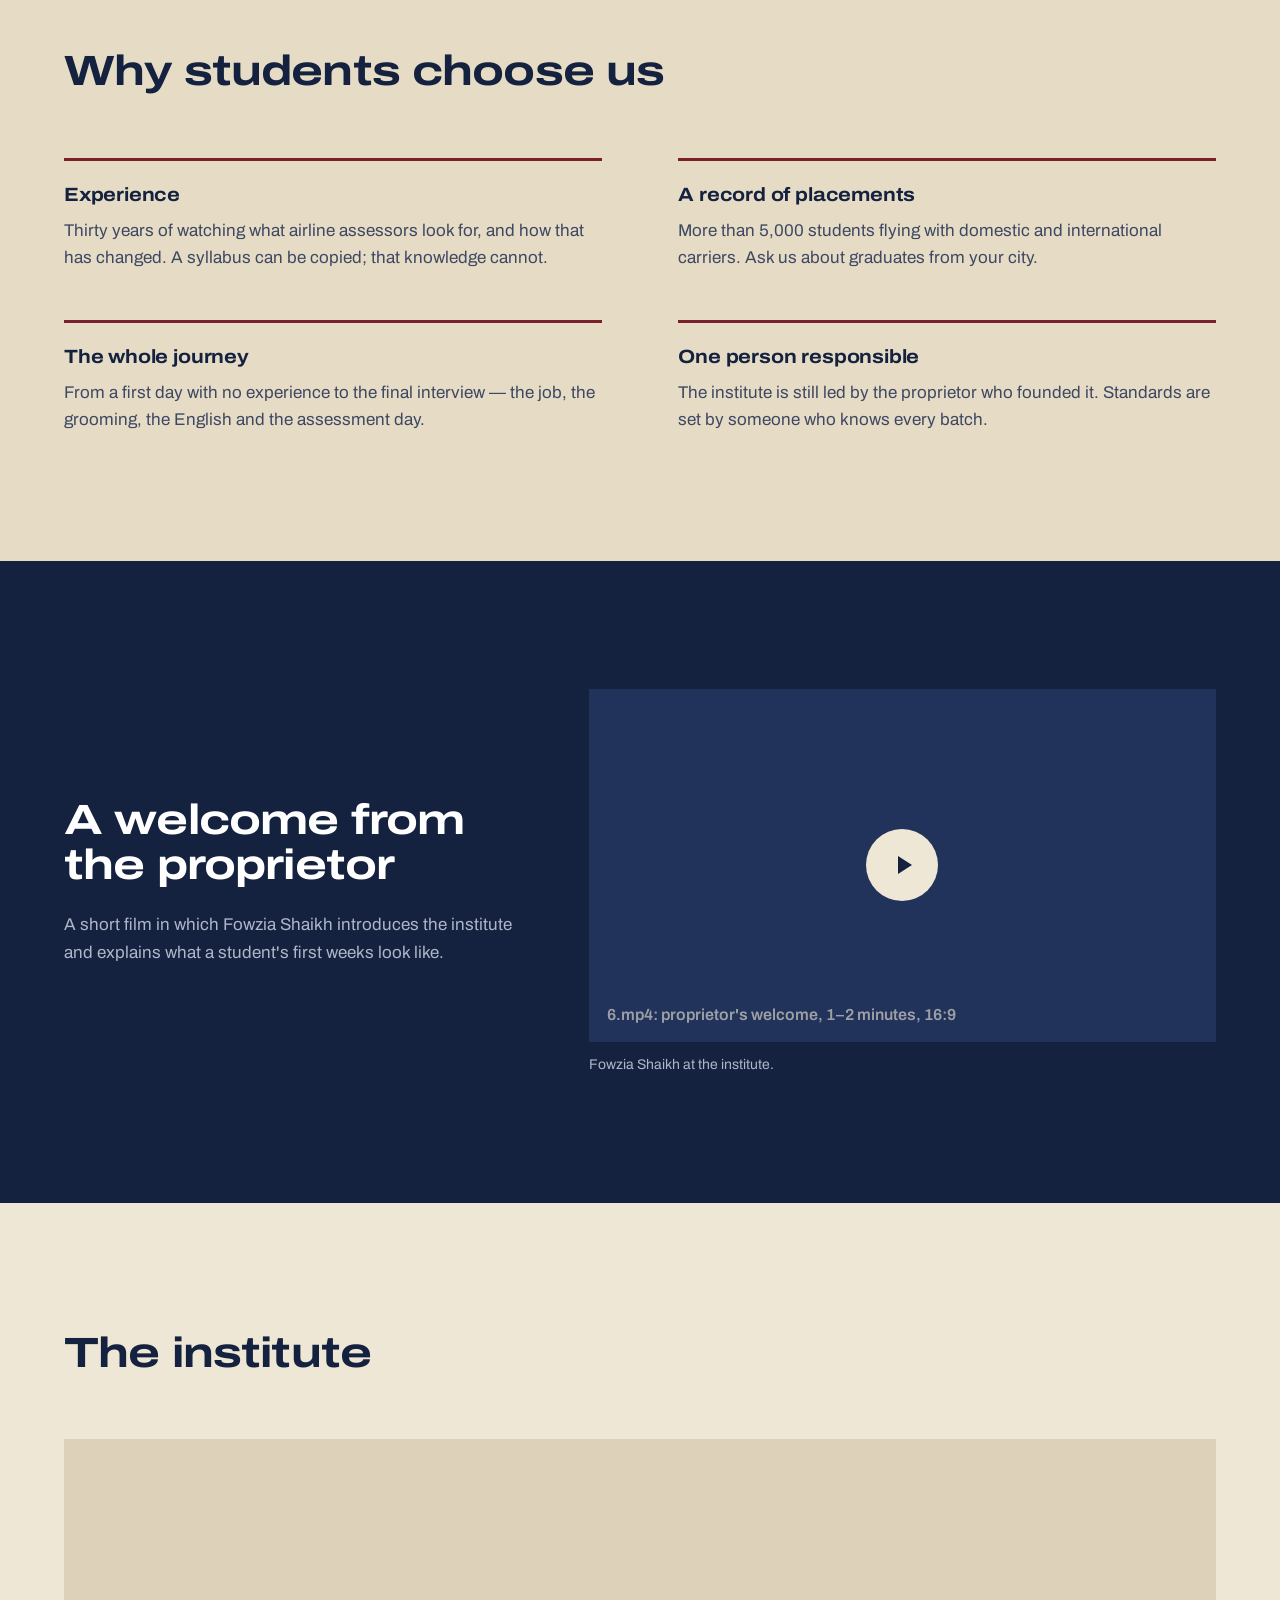
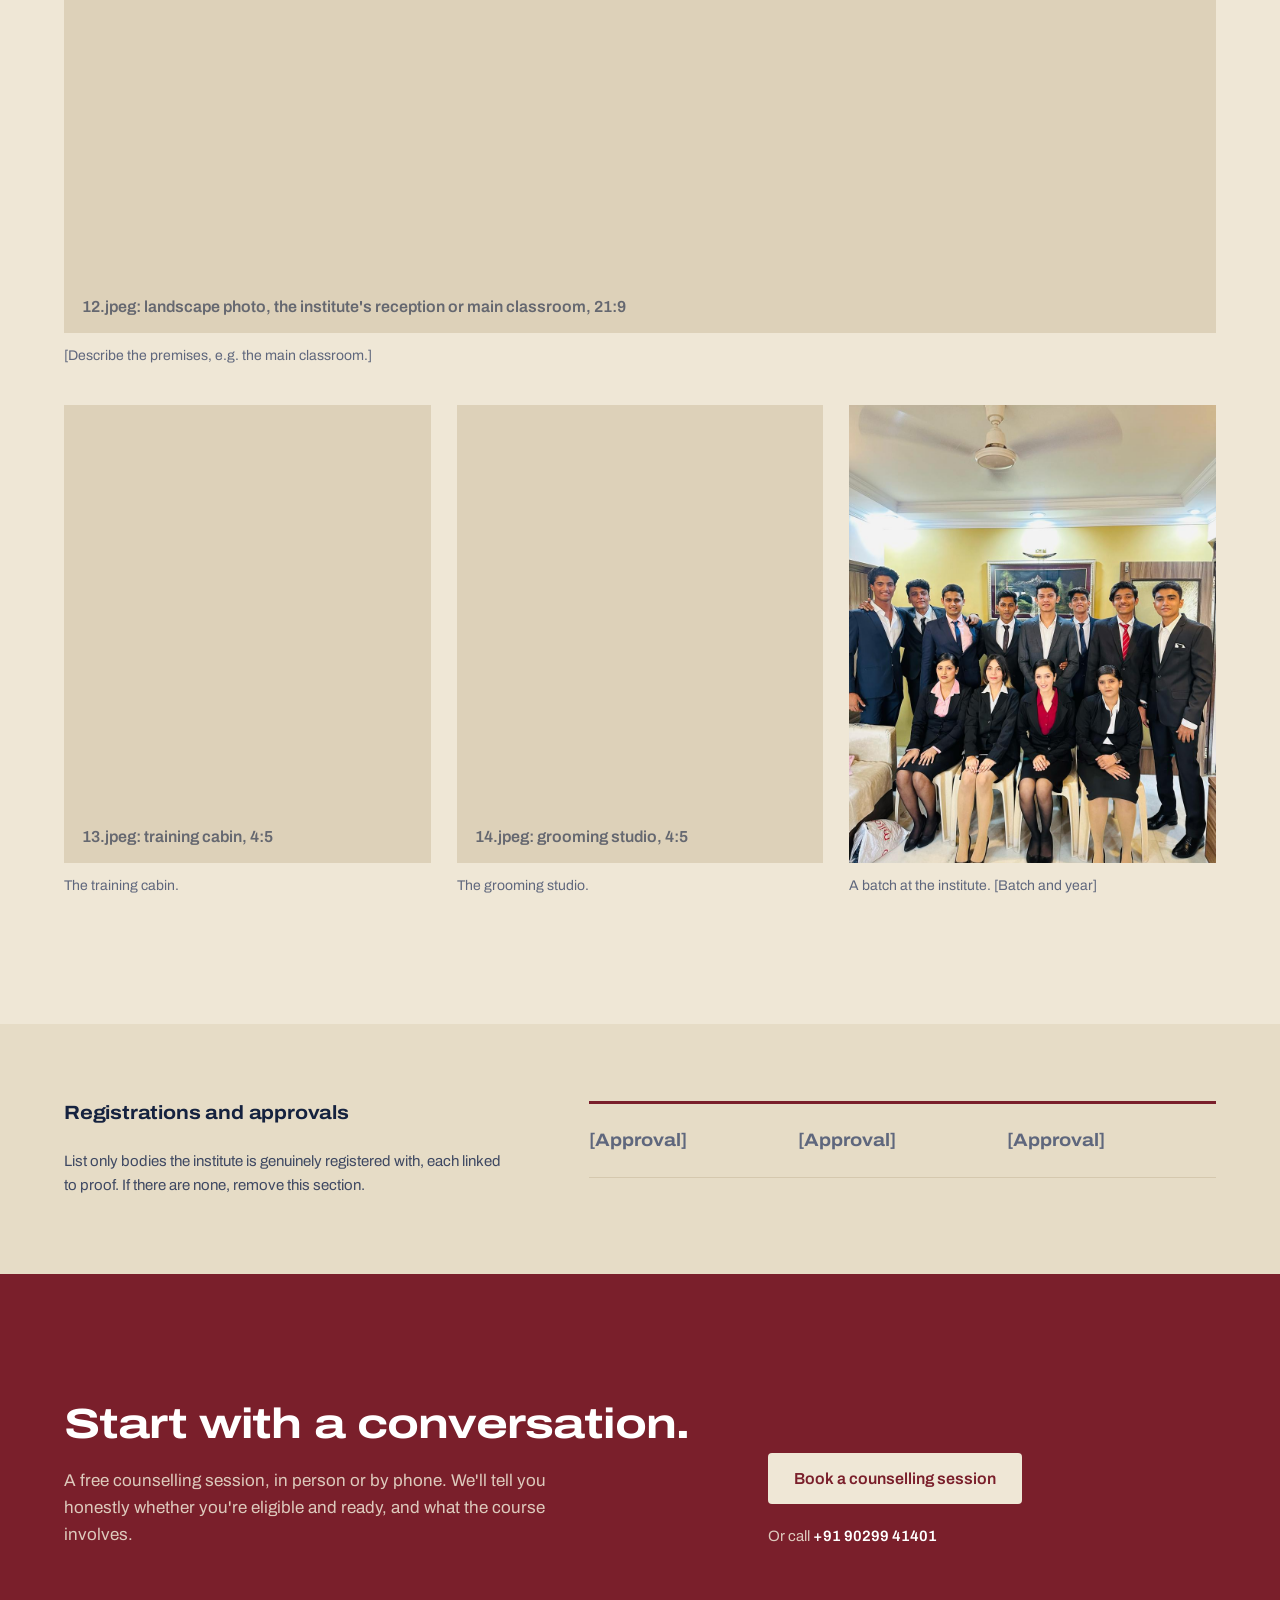
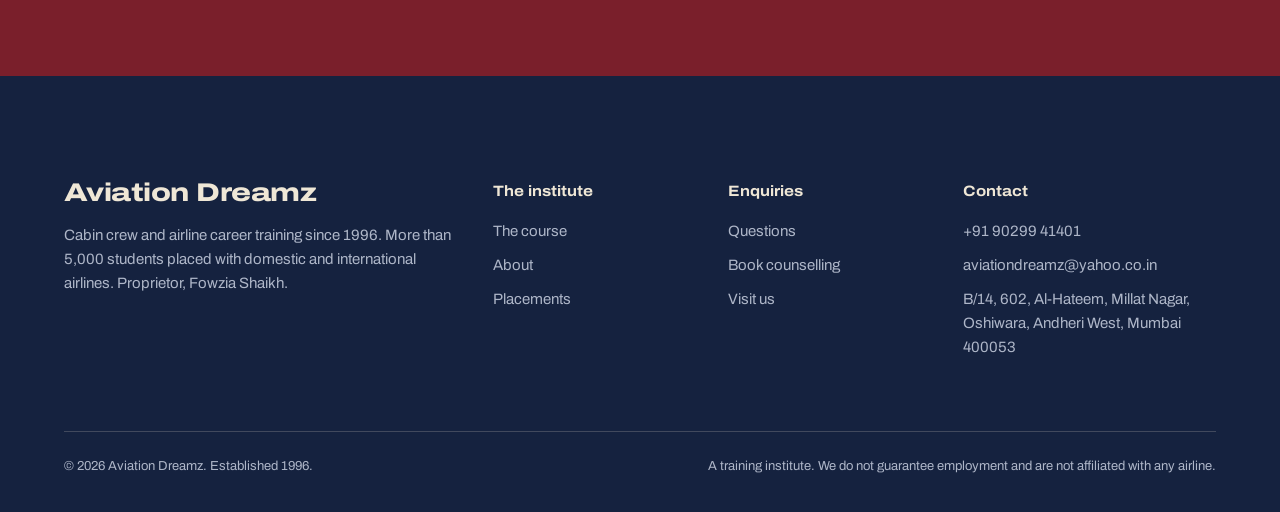
==== commit 336d35ca: "Add graduate photos and videos, and real contact details Place the supplied photos and videos by wha" ====
--- a/about.html
+++ b/about.html
@@ -53,8 +53,8 @@
   <div class="wrap cols">
     <figure>
     <div class="media r-port">
-      <img src="images/6.jpeg" alt="Fowzia Shaikh, proprietor of Aviation Dreamz" />
-      <span class="note">6.jpeg: Fowzia Shaikh, portrait, 4:5</span>
+      <img src="images/11.jpeg" alt="Fowzia Shaikh, proprietor of Aviation Dreamz" />
+      <span class="note">11.jpeg: Fowzia Shaikh, portrait, 4:5</span>
     </div>
     <figcaption>Fowzia Shaikh, proprietor.</figcaption>
   </figure>
@@ -94,9 +94,9 @@
     </div>
     <figure>
     <div class="media r-wide">
-      <video src="images/video-3.mp4" title="A welcome from Fowzia Shaikh" controls preload="metadata" playsinline></video>
+      <video src="images/6.mp4" title="A welcome from Fowzia Shaikh" controls preload="metadata" playsinline></video>
       <span class="playmark" aria-hidden="true"></span>
-      <span class="note">video-3.mp4: proprietor's welcome, 1–2 minutes, 16:9</span>
+      <span class="note">6.mp4: proprietor's welcome, 1–2 minutes, 16:9</span>
     </div>
     <figcaption>Fowzia Shaikh at the institute.</figcaption>
   </figure>
@@ -108,32 +108,32 @@
     <h2 class="sec-head">The institute</h2>
     <figure>
     <div class="media r-pano">
-      <img src="images/19.jpeg" alt="The Aviation Dreamz institute" />
-      <span class="note">19.jpeg: landscape photo, the institute's reception or main classroom, 21:9</span>
+      <img src="images/12.jpeg" alt="The Aviation Dreamz institute" />
+      <span class="note">12.jpeg: landscape photo, the institute's reception or main classroom, 21:9</span>
     </div>
     <figcaption>[Describe the premises, e.g. the main classroom.]</figcaption>
   </figure>
     <div class="row3" style="margin-top: clamp(24px, 3vw, 40px)">
       <figure>
     <div class="media r-port">
-      <img src="images/8.jpeg" alt="The training cabin" />
-      <span class="note">8.jpeg: training cabin, 4:5</span>
+      <img src="images/13.jpeg" alt="The training cabin" />
+      <span class="note">13.jpeg: training cabin, 4:5</span>
     </div>
     <figcaption>The training cabin.</figcaption>
   </figure>
       <figure>
     <div class="media r-port">
-      <img src="images/9.jpeg" alt="The grooming studio" />
-      <span class="note">9.jpeg: grooming studio, 4:5</span>
+      <img src="images/14.jpeg" alt="The grooming studio" />
+      <span class="note">14.jpeg: grooming studio, 4:5</span>
     </div>
     <figcaption>The grooming studio.</figcaption>
   </figure>
       <figure>
     <div class="media r-port">
-      <img src="images/10.jpeg" alt="A graduating batch" />
-      <span class="note">10.jpeg: graduation, 4:5</span>
-    </div>
-    <figcaption>A graduating batch.</figcaption>
+      <img src="images/4.jpeg" alt="A batch of Aviation Dreamz students in formal dress" />
+      <span class="note">4.jpeg: a batch of students, 4:5</span>
+    </div>
+    <figcaption>A batch at the institute. [Batch and year]</figcaption>
   </figure>
     </div>
   </div>
@@ -163,7 +163,7 @@
       </div>
       <div class="acts">
         <a class="btn btn-light" href="contact.html">Book a counselling session</a>
-        <small>Or call <a href="tel:+10000000000">+1 000 000 0000</a></small>
+        <small>Or call <a href="tel:+919029941401">+91 90299 41401</a></small>
       </div>
     </div>
   </div>
@@ -197,9 +197,9 @@
       <div>
         <h4>Contact</h4>
         <ul>
-          <li><a href="tel:+10000000000">+1 000 000 0000</a></li>
-          <li><a href="mailto:hello@aviationdreamz.com">hello@aviationdreamz.com</a></li>
-          <li>[Street address], [City]</li>
+          <li><a href="tel:+919029941401">+91 90299 41401</a></li>
+          <li><a href="mailto:aviationdreamz@yahoo.co.in">aviationdreamz@yahoo.co.in</a></li>
+          <li>B/14, 602, Al-Hateem, Millat Nagar, Oshiwara, Andheri West, Mumbai 400053</li>
         </ul>
       </div>
     </div>
--- a/styles.css
+++ b/styles.css
@@ -142,7 +142,7 @@
 .navy .media .note { color: rgba(239,231,214,0.6); }
 /* a real file covers its placeholder; site.js removes the img or video
    when the file isn't in images/ yet, which brings the note back */
-.media > :is(img, video) ~ :is(.note, .playmark) { display: none; }
+.media > :is(img, video, iframe) ~ :is(.note, .playmark) { display: none; }
 /* crop from nearer the top, so heads stay in when a photo is cropped */
 .media > img { object-position: 50% 28%; }
 /* a portrait photo in a landscape slot (or the reverse) is shown whole,
@@ -165,6 +165,23 @@
 .navy figcaption { color: var(--on-navy-2); }
 .r-wide { --r: 16 / 9; } .r-pano { --r: 21 / 9; } .r-port { --r: 4 / 5; } .r-sq { --r: 1 / 1; } .r-43 { --r: 4 / 3; }
 @media (max-width: 600px) { .r-pano { --r: 4 / 3; } }
+
+/* Vertical phone videos: graduates recording themselves. Shown side by
+   side like a contact sheet; on narrow screens the row scrolls sideways
+   rather than stacking five tall videos down the page. */
+.r-reel { --r: 9 / 16; }
+.media.fit > video { object-fit: contain; }
+.reels { display: grid; grid-template-columns: repeat(var(--n, 5), minmax(0, 1fr)); gap: clamp(12px, 1.6vw, 20px); }
+.reels figcaption b { display: block; font-weight: 700; color: var(--navy); }
+.navy .reels figcaption b { color: #fff; }
+@media (max-width: 860px) {
+  .reels {
+    grid-template-columns: none; grid-auto-flow: column; grid-auto-columns: min(62vw, 250px);
+    overflow-x: auto; scroll-snap-type: x mandatory; padding-bottom: 12px;
+    margin-right: calc(-1 * var(--gut)); padding-right: var(--gut);
+  }
+  .reels > figure { scroll-snap-align: start; }
+}
 
 /* ---------- home hero: the boarding pass ---------- */
 .hero { padding-block: clamp(56px, 8vw, 112px) clamp(64px, 9vw, 128px); }
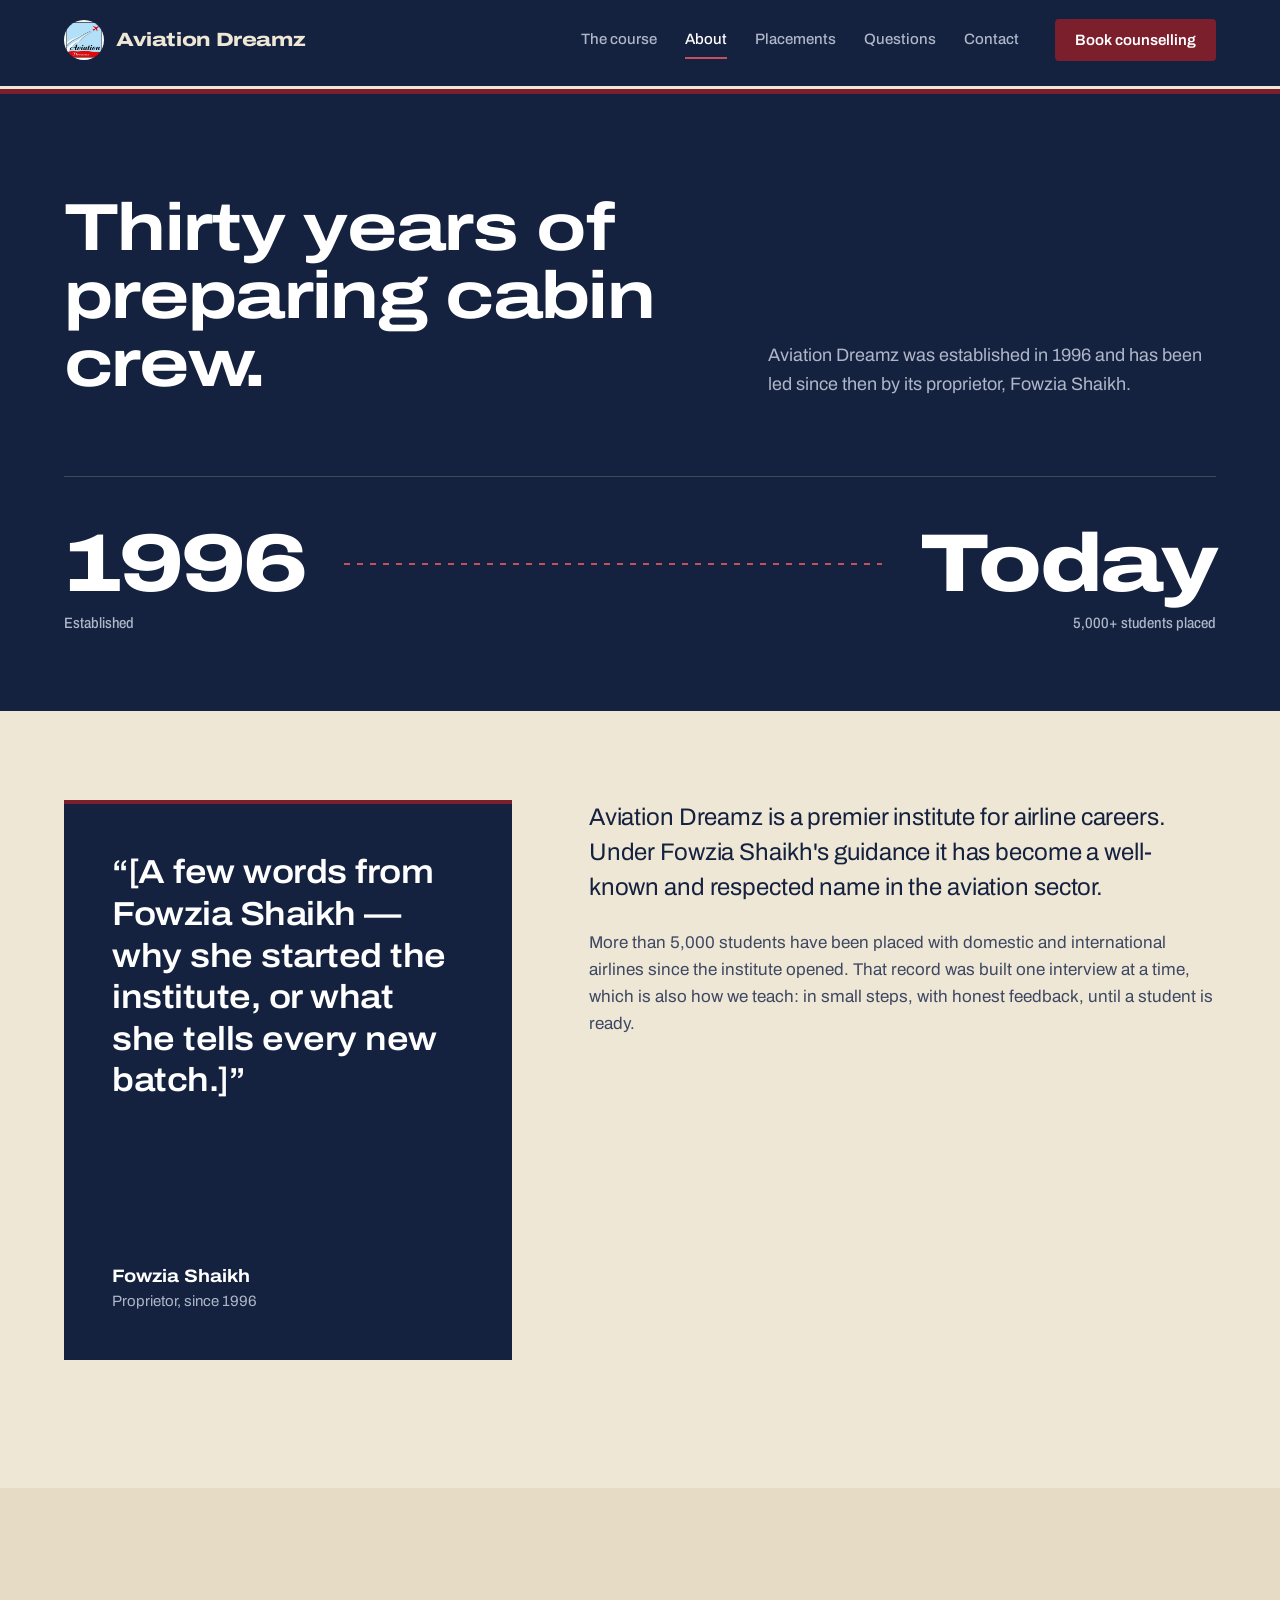
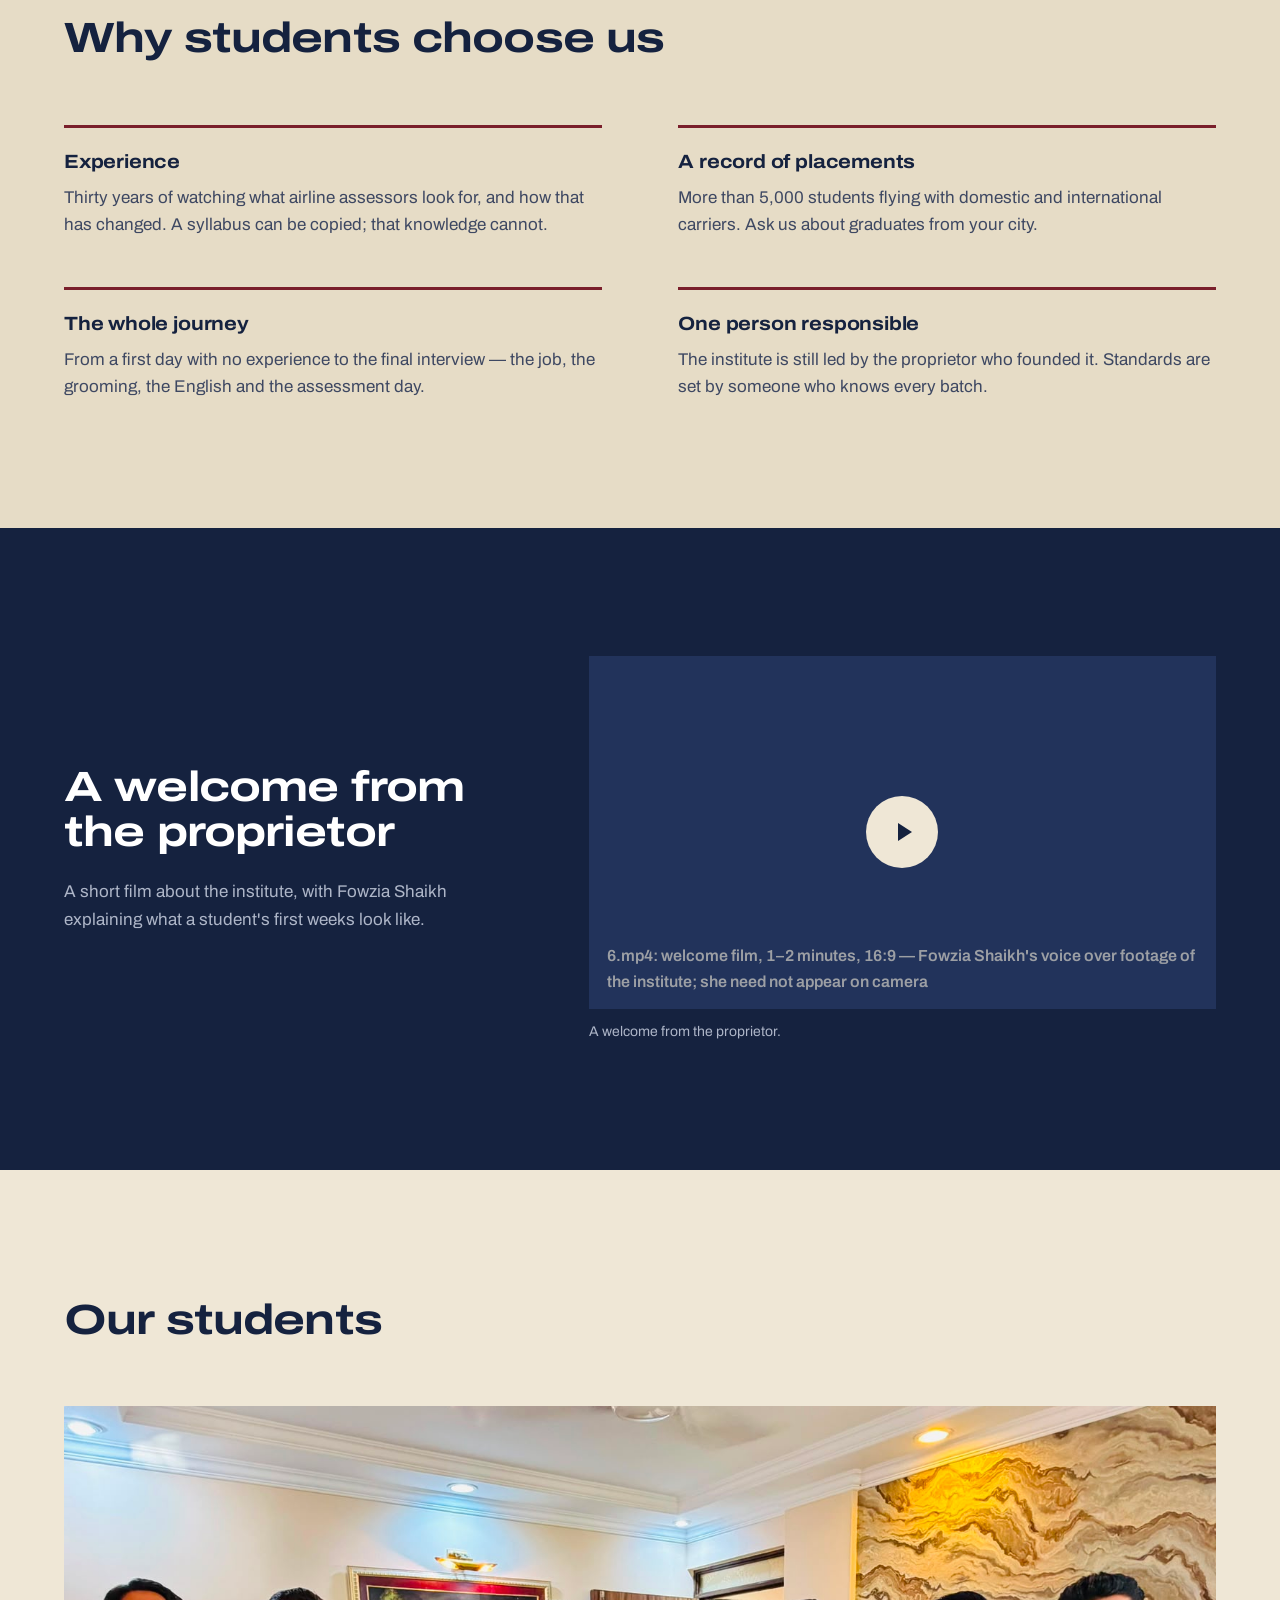
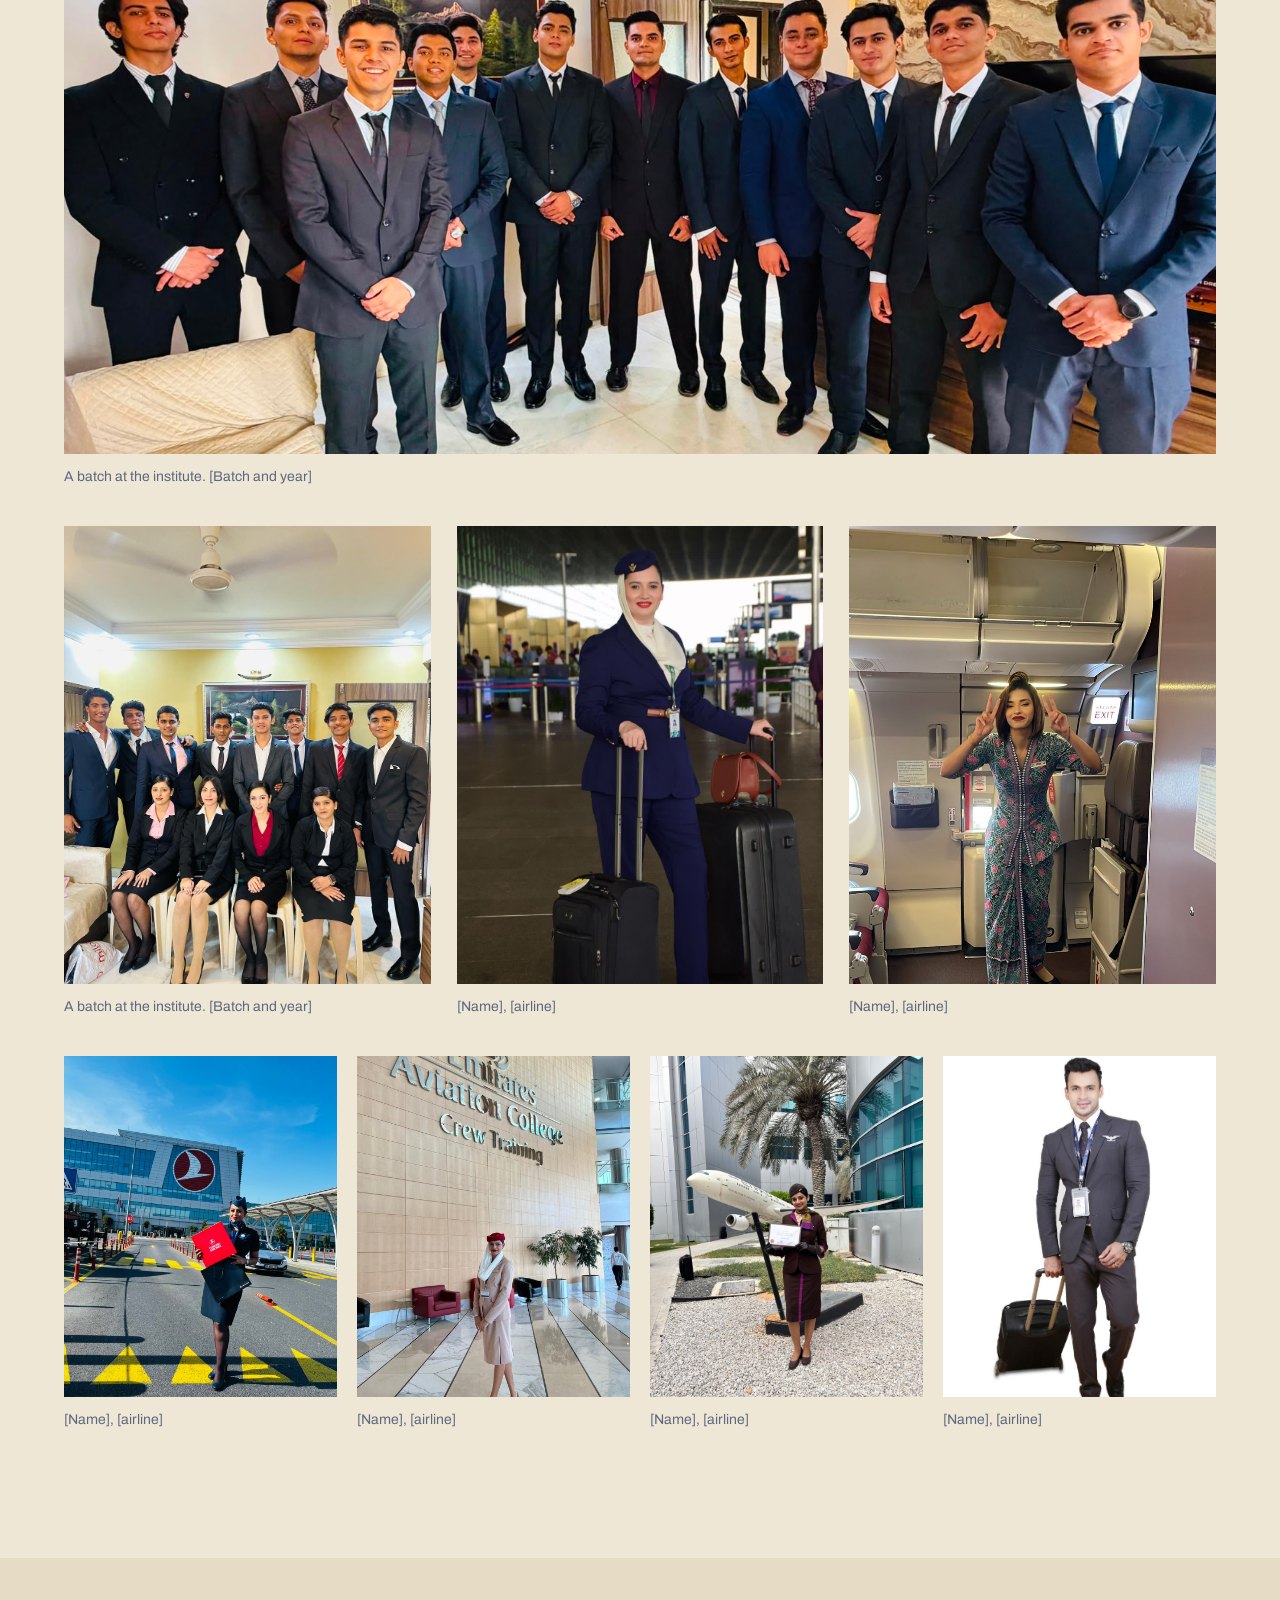
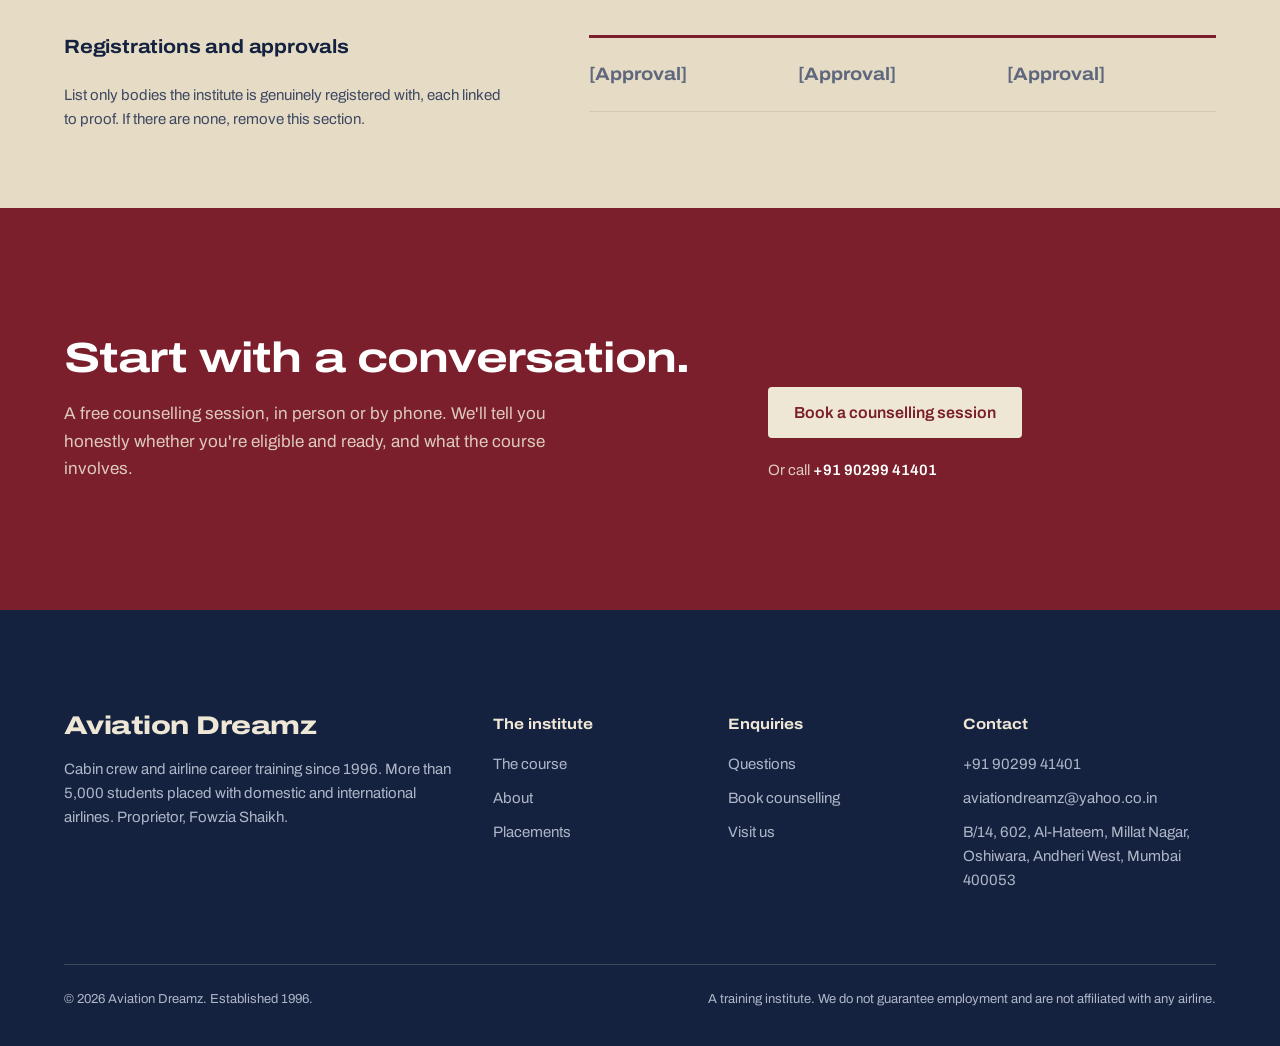
==== commit 9f9a7f2c: "Use more photos on About, one video on home, no proprietor portrait Home: remove the graduate photo " ====
--- a/about.html
+++ b/about.html
@@ -51,13 +51,10 @@
 
 <section class="flush-top">
   <div class="wrap cols">
-    <figure>
-    <div class="media r-port">
-      <img src="images/11.jpeg" alt="Fowzia Shaikh, proprietor of Aviation Dreamz" />
-      <span class="note">11.jpeg: Fowzia Shaikh, portrait, 4:5</span>
-    </div>
-    <figcaption>Fowzia Shaikh, proprietor.</figcaption>
-  </figure>
+    <figure class="signed navy">
+      <blockquote class="pull">“[A few words from Fowzia Shaikh — why she started the institute, or what she tells every new batch.]”</blockquote>
+      <figcaption><b>Fowzia Shaikh</b>Proprietor, since 1996</figcaption>
+    </figure>
     <div class="stack">
       <p class="lead">Aviation Dreamz is a premier institute for airline careers. Under Fowzia
         Shaikh's guidance it has become a well-known and respected name in the aviation sector.</p>
@@ -89,51 +86,81 @@
   <div class="wrap cols mid">
     <div class="stack">
       <h2>A welcome from the proprietor</h2>
-      <p class="muted">A short film in which Fowzia Shaikh introduces the institute and explains
-        what a student's first weeks look like.</p>
+      <p class="muted">A short film about the institute, with Fowzia Shaikh explaining what a
+        student's first weeks look like.</p>
     </div>
     <figure>
     <div class="media r-wide">
       <video src="images/6.mp4" title="A welcome from Fowzia Shaikh" controls preload="metadata" playsinline></video>
       <span class="playmark" aria-hidden="true"></span>
-      <span class="note">6.mp4: proprietor's welcome, 1–2 minutes, 16:9</span>
-    </div>
-    <figcaption>Fowzia Shaikh at the institute.</figcaption>
+      <span class="note">6.mp4: welcome film, 1–2 minutes, 16:9 — Fowzia Shaikh's voice over footage of the institute; she need not appear on camera</span>
+    </div>
+    <figcaption>A welcome from the proprietor.</figcaption>
   </figure>
   </div>
 </section>
 
 <section>
   <div class="wrap">
-    <h2 class="sec-head">The institute</h2>
+    <h2 class="sec-head">Our students</h2>
     <figure>
-    <div class="media r-pano">
-      <img src="images/12.jpeg" alt="The Aviation Dreamz institute" />
-      <span class="note">12.jpeg: landscape photo, the institute's reception or main classroom, 21:9</span>
-    </div>
-    <figcaption>[Describe the premises, e.g. the main classroom.]</figcaption>
+    <div class="media r-wide">
+      <img src="images/2.jpeg" alt="A batch of Aviation Dreamz students in formal dress" />
+      <span class="note">2.jpeg</span>
+    </div>
+    <figcaption>A batch at the institute. [Batch and year]</figcaption>
   </figure>
     <div class="row3" style="margin-top: clamp(24px, 3vw, 40px)">
       <figure>
     <div class="media r-port">
-      <img src="images/13.jpeg" alt="The training cabin" />
-      <span class="note">13.jpeg: training cabin, 4:5</span>
-    </div>
-    <figcaption>The training cabin.</figcaption>
-  </figure>
-      <figure>
-    <div class="media r-port">
-      <img src="images/14.jpeg" alt="The grooming studio" />
-      <span class="note">14.jpeg: grooming studio, 4:5</span>
-    </div>
-    <figcaption>The grooming studio.</figcaption>
-  </figure>
-      <figure>
-    <div class="media r-port">
       <img src="images/4.jpeg" alt="A batch of Aviation Dreamz students in formal dress" />
-      <span class="note">4.jpeg: a batch of students, 4:5</span>
+      <span class="note">4.jpeg</span>
     </div>
     <figcaption>A batch at the institute. [Batch and year]</figcaption>
+  </figure>
+      <figure>
+    <div class="media r-port">
+      <img src="images/7.jpeg" alt="[Name], Aviation Dreamz graduate, [airline]" />
+      <span class="note">7.jpeg</span>
+    </div>
+    <figcaption>[Name], [airline]</figcaption>
+  </figure>
+      <figure>
+    <div class="media r-port">
+      <img src="images/6.jpeg" alt="[Name], Aviation Dreamz graduate, [airline]" />
+      <span class="note">6.jpeg</span>
+    </div>
+    <figcaption>[Name], [airline]</figcaption>
+  </figure>
+    </div>
+    <div class="row4" style="margin-top: clamp(24px, 3vw, 40px)">
+      <figure>
+    <div class="media r-port">
+      <img src="images/3.jpeg" alt="[Name], Aviation Dreamz graduate, [airline]" />
+      <span class="note">3.jpeg</span>
+    </div>
+    <figcaption>[Name], [airline]</figcaption>
+  </figure>
+      <figure>
+    <div class="media r-port">
+      <img src="images/5.jpeg" alt="[Name], Aviation Dreamz graduate, [airline]" />
+      <span class="note">5.jpeg</span>
+    </div>
+    <figcaption>[Name], [airline]</figcaption>
+  </figure>
+      <figure>
+    <div class="media r-port">
+      <img src="images/8.jpeg" alt="[Name], Aviation Dreamz graduate, [airline]" />
+      <span class="note">8.jpeg</span>
+    </div>
+    <figcaption>[Name], [airline]</figcaption>
+  </figure>
+      <figure>
+    <div class="media r-port">
+      <img src="images/10.jpeg" alt="[Name], Aviation Dreamz graduate, [airline]" />
+      <span class="note">10.jpeg</span>
+    </div>
+    <figcaption>[Name], [airline]</figcaption>
   </figure>
     </div>
   </div>
--- a/styles.css
+++ b/styles.css
@@ -170,6 +170,19 @@
    side like a contact sheet; on narrow screens the row scrolls sideways
    rather than stacking five tall videos down the page. */
 .r-reel { --r: 9 / 16; }
+
+/* The proprietor prefers not to be photographed, so her place on the
+   About page is a signed note on a navy panel, the same shape as the
+   portrait it replaces. */
+.signed {
+  margin: 0; aspect-ratio: 4 / 5; padding: clamp(28px, 4vw, 48px);
+  display: flex; flex-direction: column; justify-content: space-between; gap: 32px;
+  border-top: 4px solid var(--maroon);
+}
+.signed blockquote { margin: 0; }
+.signed figcaption { margin: 0; font-size: 0.9375rem; color: var(--on-navy-2); }
+.signed figcaption b { display: block; color: #fff; font-weight: 700; font-stretch: 112%; font-size: 1.125rem; }
+@media (max-width: 860px) { .signed { aspect-ratio: auto; } }
 .media.fit > video { object-fit: contain; }
 .reels { display: grid; grid-template-columns: repeat(var(--n, 5), minmax(0, 1fr)); gap: clamp(12px, 1.6vw, 20px); }
 .reels figcaption b { display: block; font-weight: 700; color: var(--navy); }
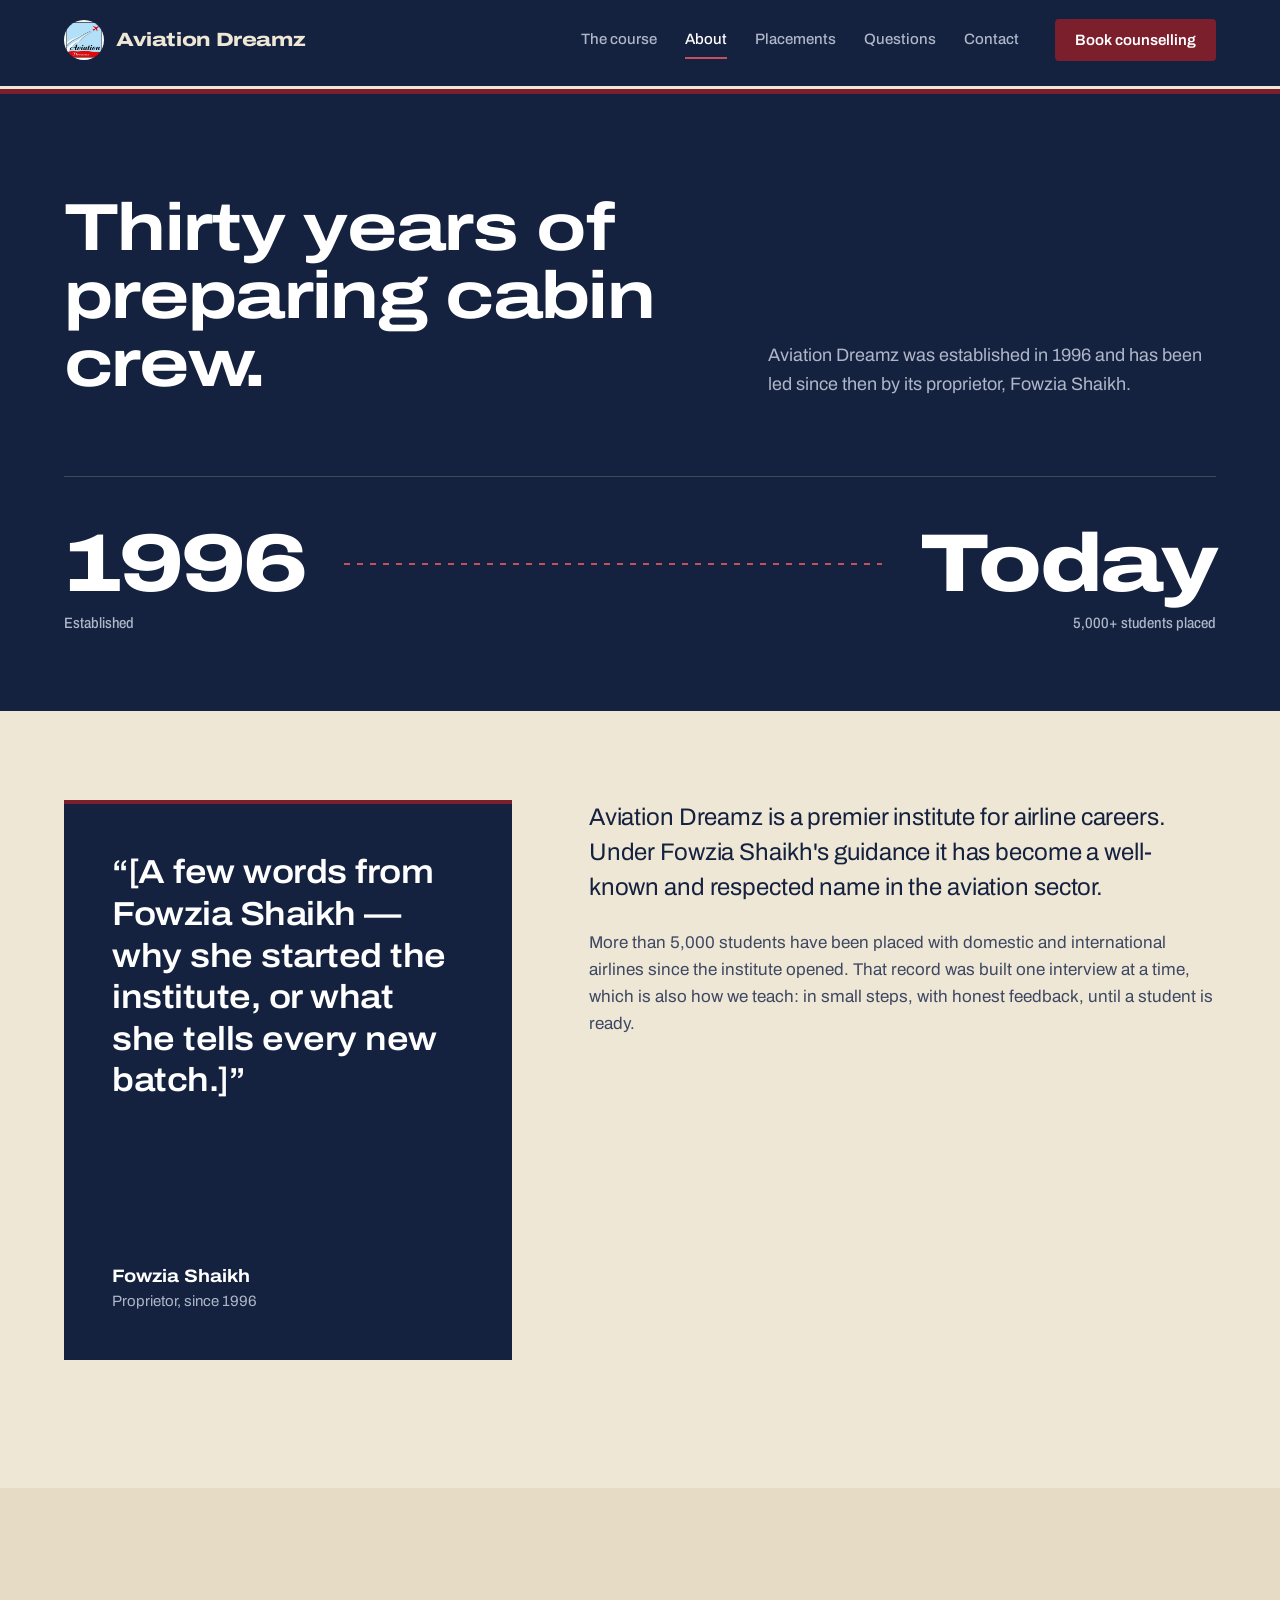
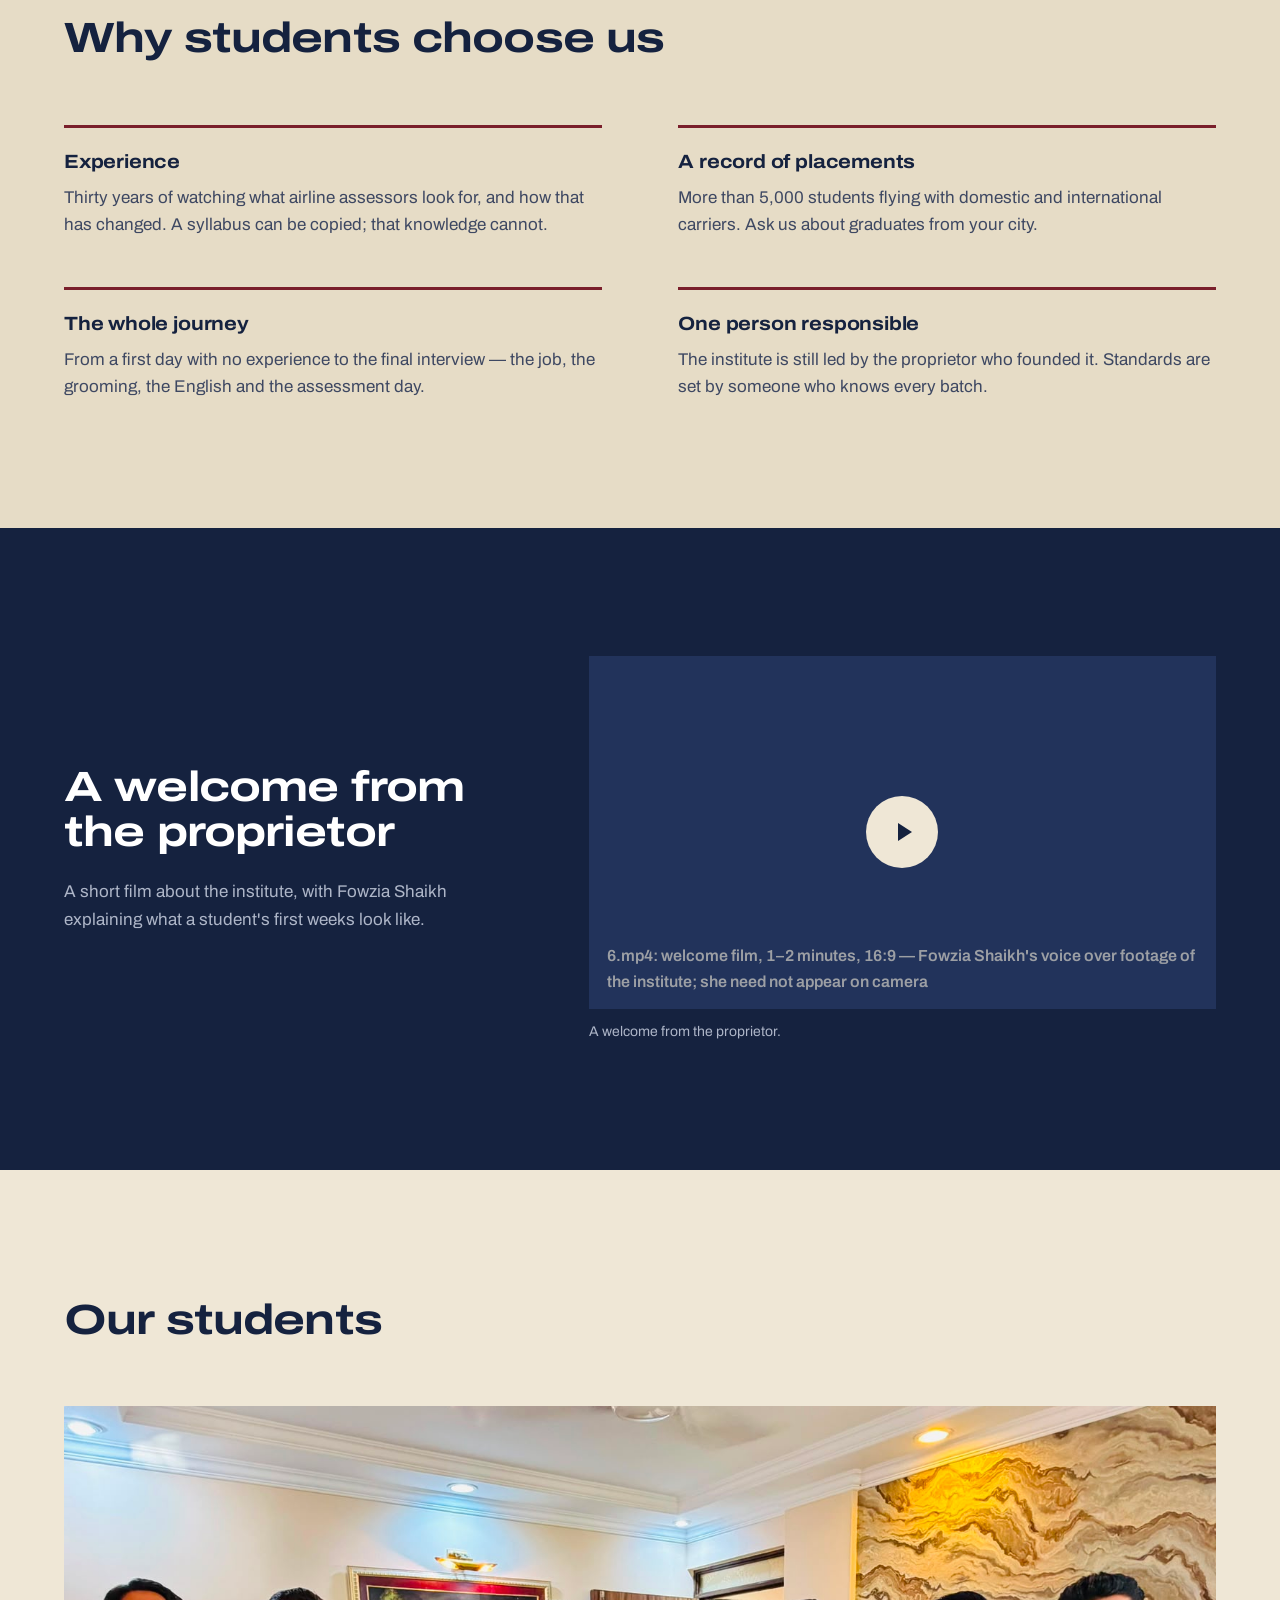
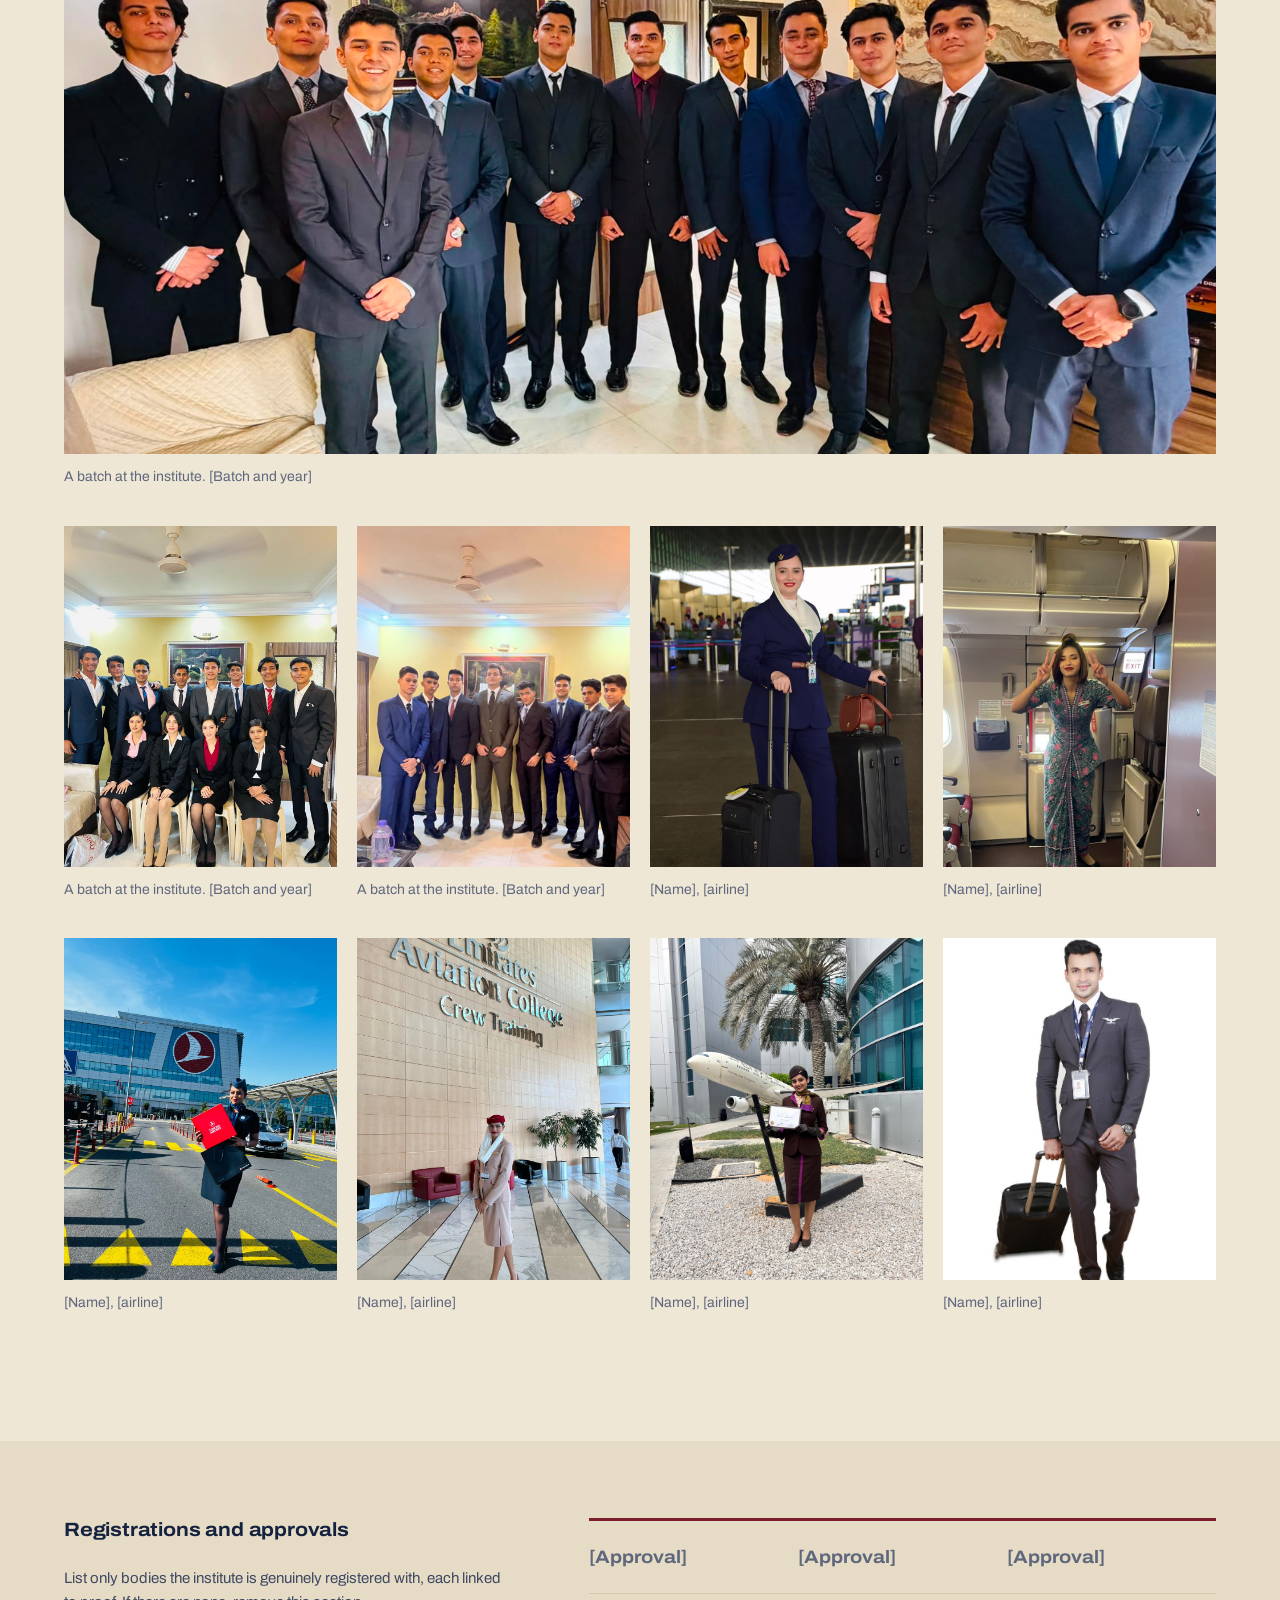
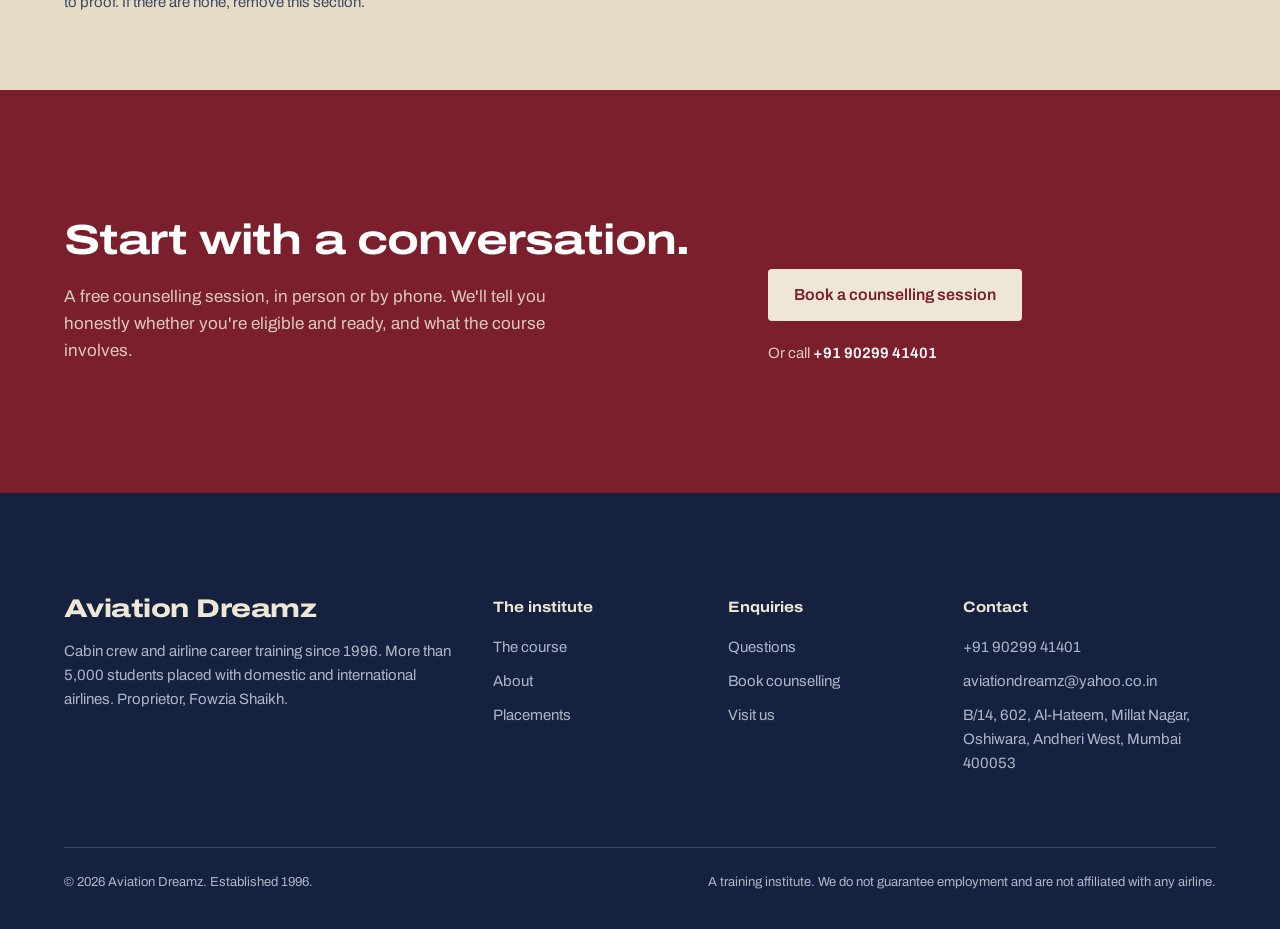
==== commit 6d890840: "Add batch photo 11 to About page Co-Authored-By: Claude Sonnet 5.5 <noreply@anthropic.com>" ====
--- a/about.html
+++ b/about.html
@@ -110,11 +110,18 @@
     </div>
     <figcaption>A batch at the institute. [Batch and year]</figcaption>
   </figure>
-    <div class="row3" style="margin-top: clamp(24px, 3vw, 40px)">
+    <div class="row4" style="margin-top: clamp(24px, 3vw, 40px)">
       <figure>
     <div class="media r-port">
       <img src="images/4.jpeg" alt="A batch of Aviation Dreamz students in formal dress" />
       <span class="note">4.jpeg</span>
+    </div>
+    <figcaption>A batch at the institute. [Batch and year]</figcaption>
+  </figure>
+      <figure>
+    <div class="media r-port">
+      <img src="images/11.jpeg" alt="A batch of Aviation Dreamz students in formal suits" />
+      <span class="note">11.jpeg</span>
     </div>
     <figcaption>A batch at the institute. [Batch and year]</figcaption>
   </figure>
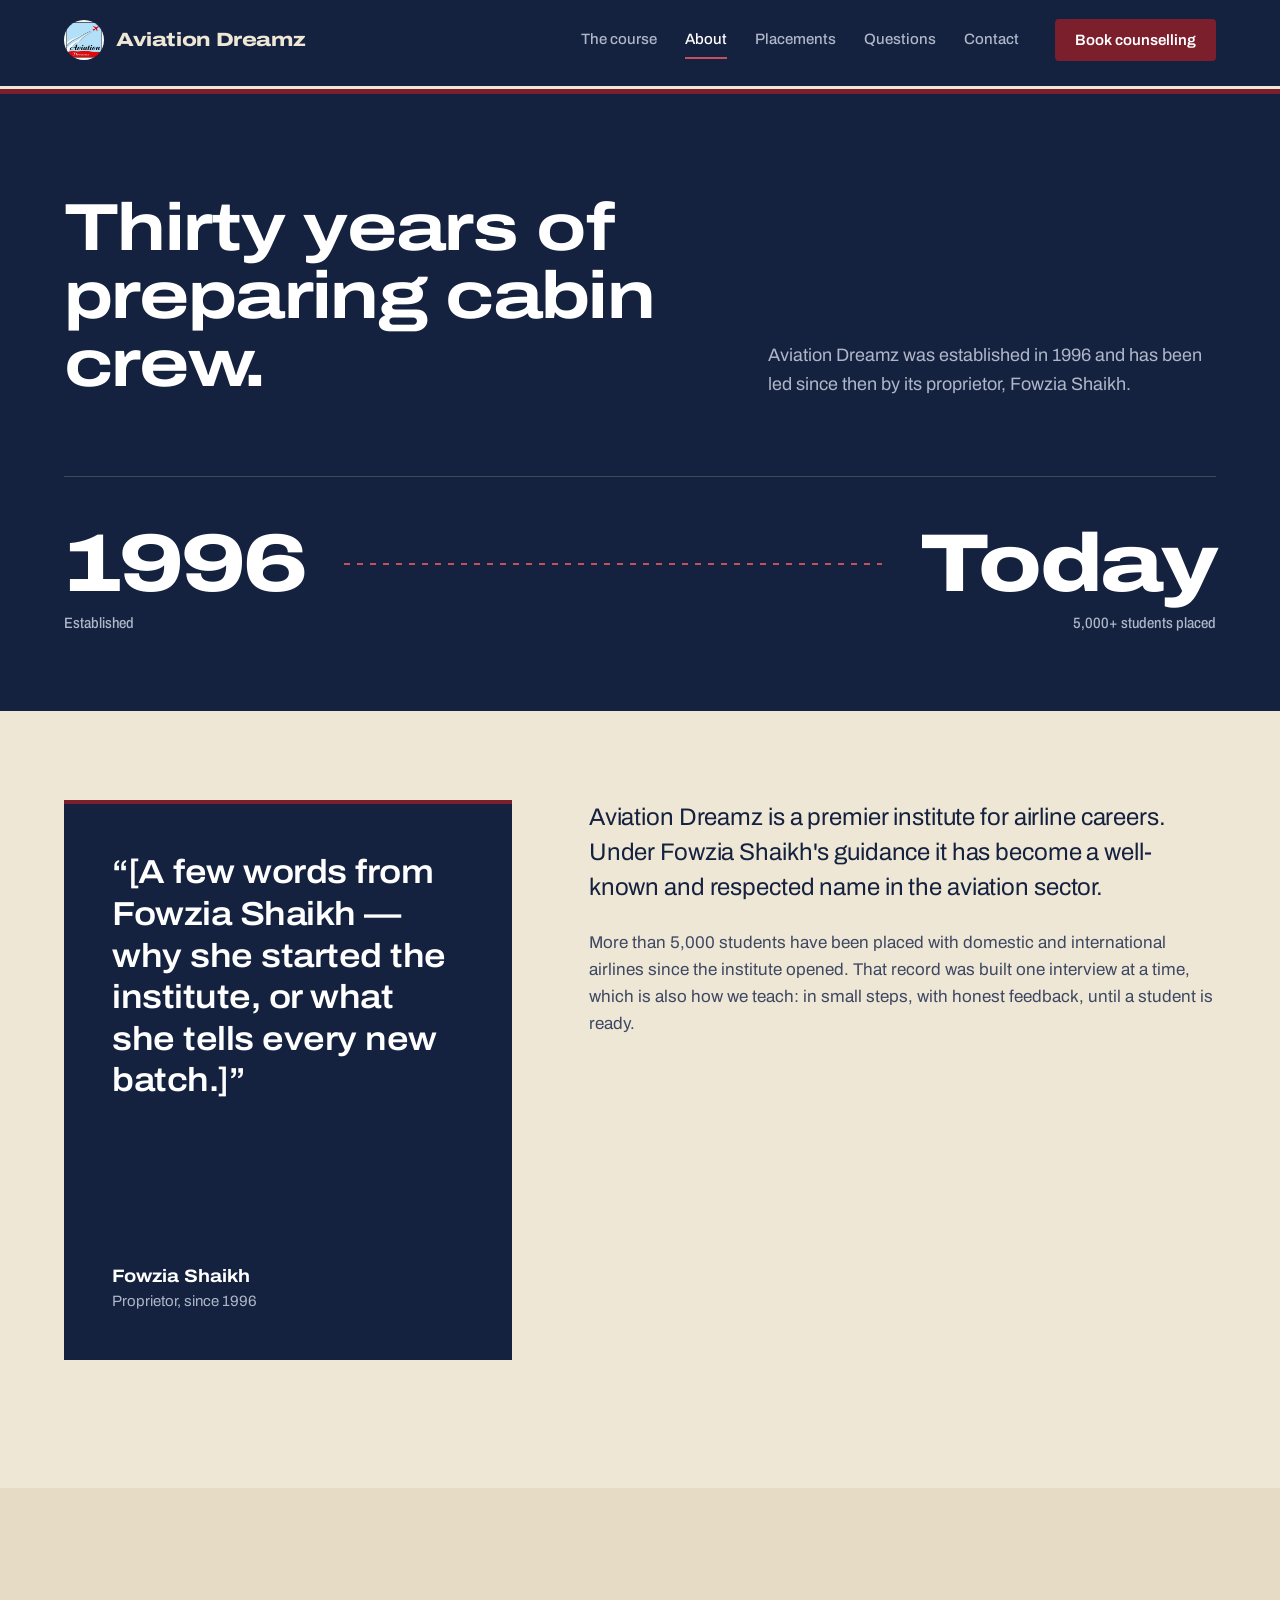
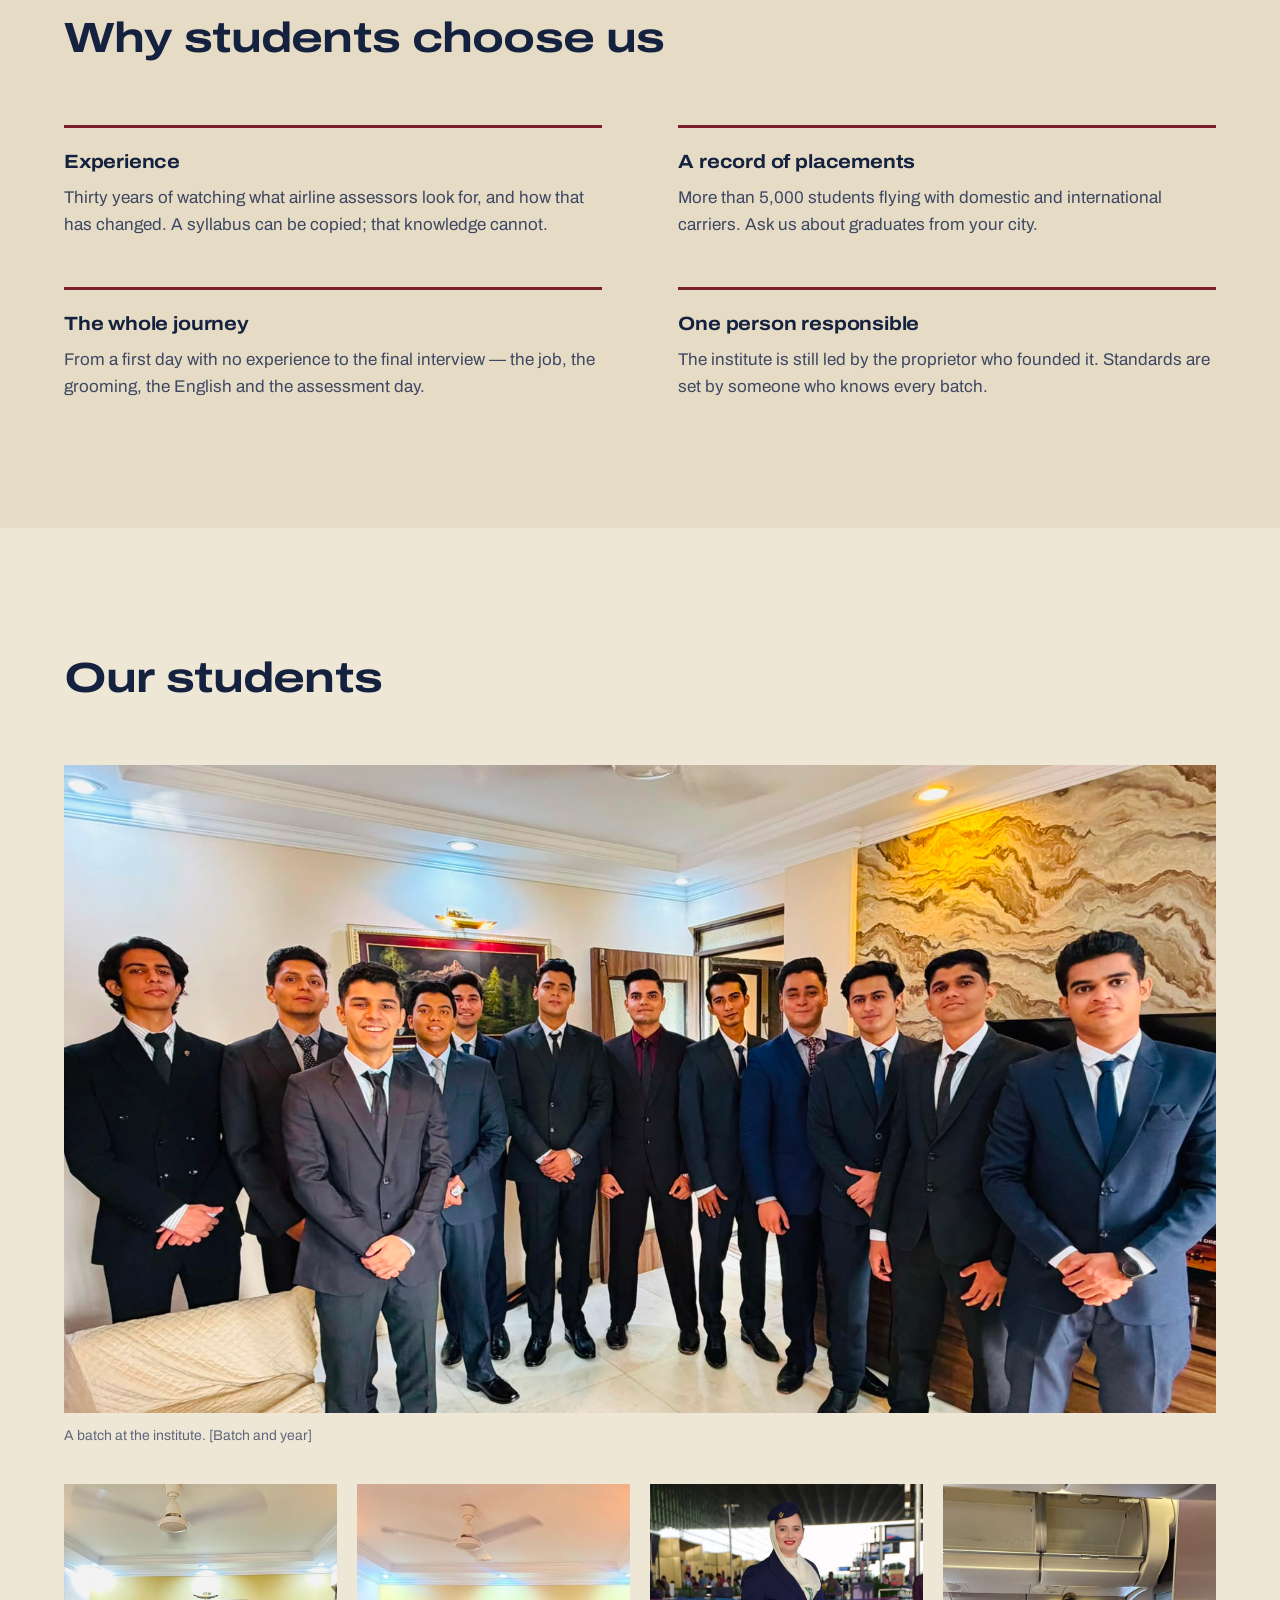
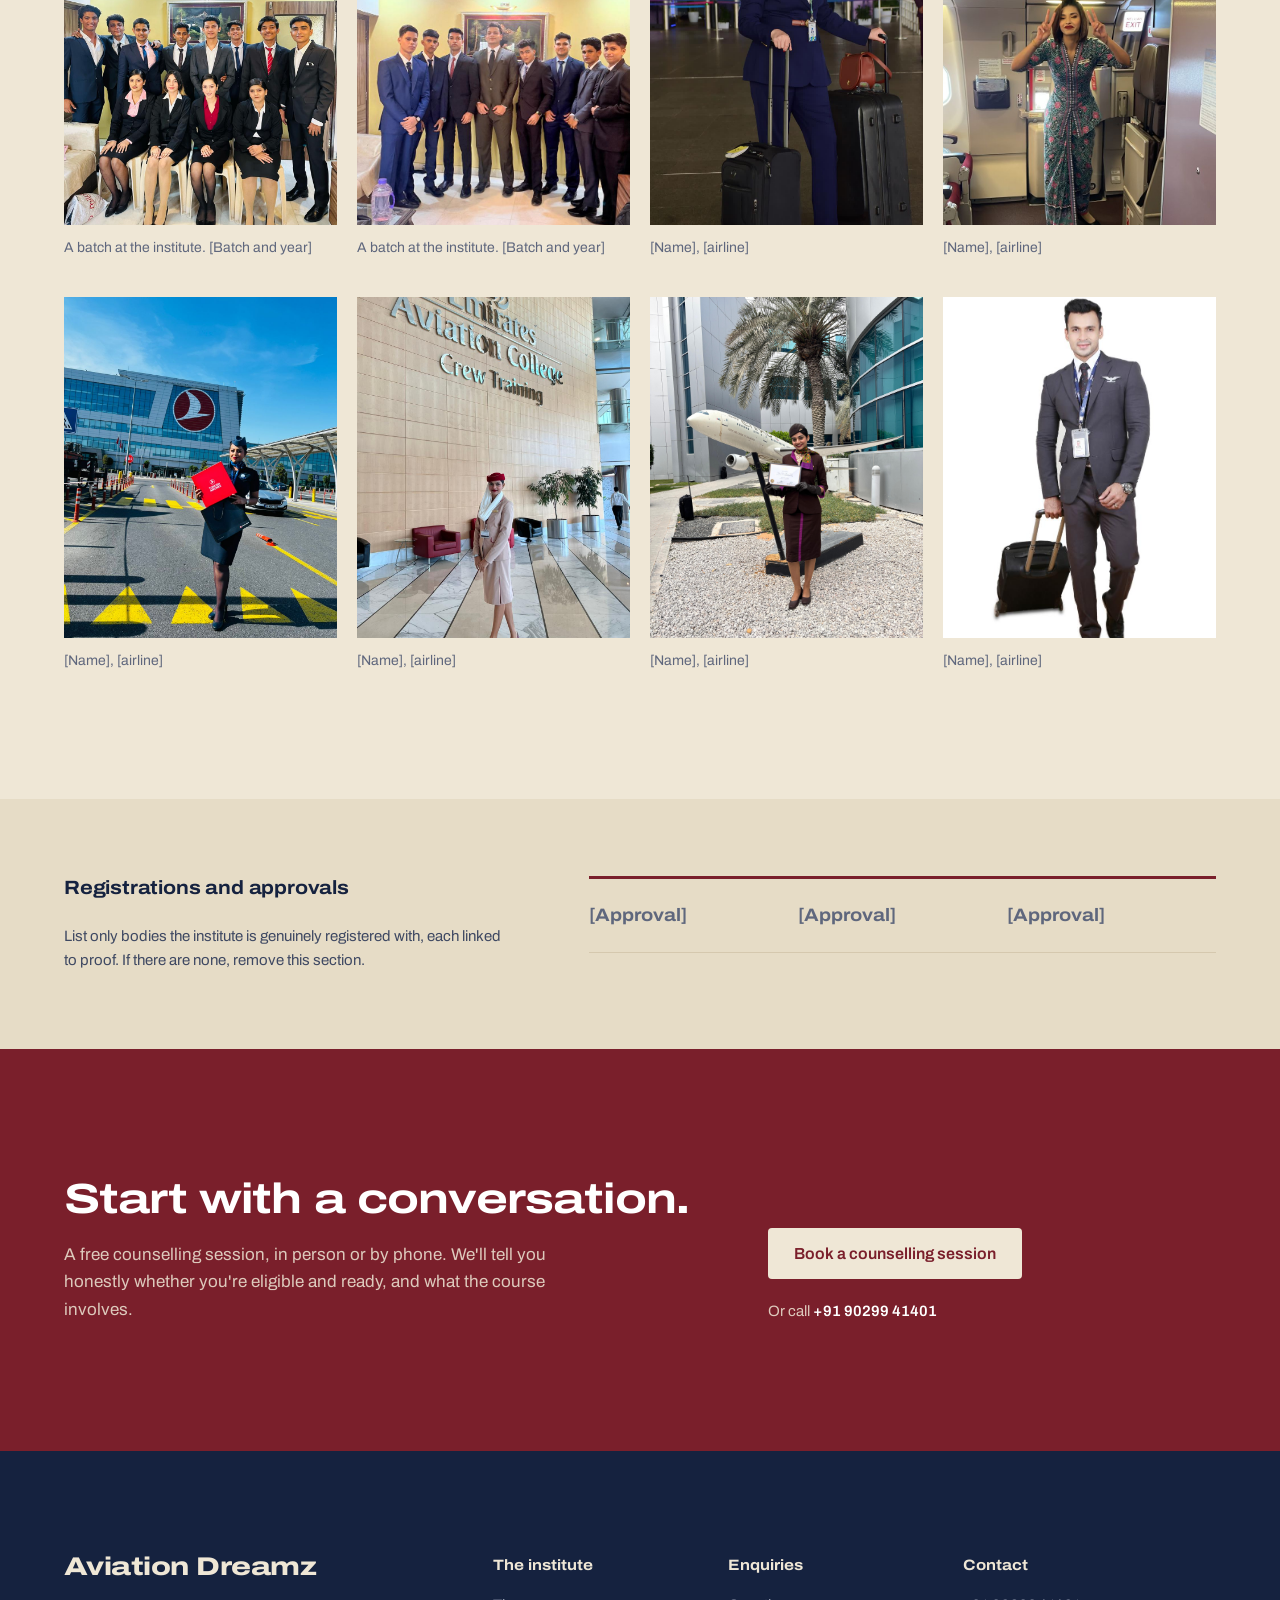
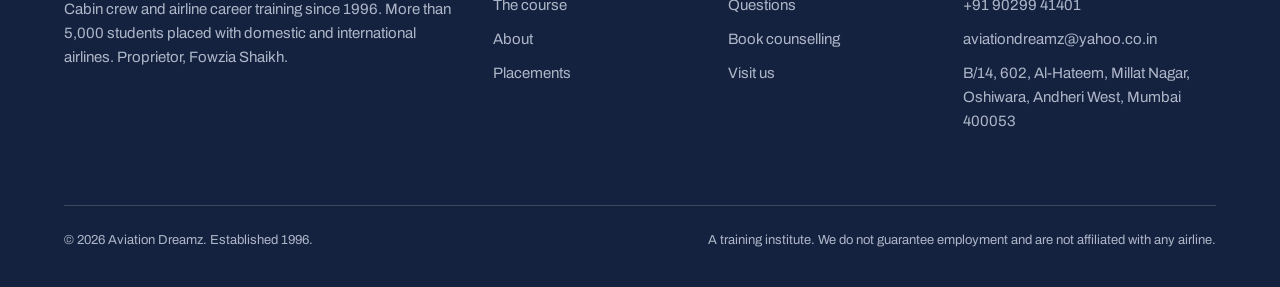
==== commit d44337d9: "Remove welcome from the proprietor section on About Co-Authored-By: Claude Sonnet 5.5 <noreply@anthr" ====
--- a/about.html
+++ b/about.html
@@ -82,24 +82,6 @@
   </div>
 </section>
 
-<section class="navy">
-  <div class="wrap cols mid">
-    <div class="stack">
-      <h2>A welcome from the proprietor</h2>
-      <p class="muted">A short film about the institute, with Fowzia Shaikh explaining what a
-        student's first weeks look like.</p>
-    </div>
-    <figure>
-    <div class="media r-wide">
-      <video src="images/6.mp4" title="A welcome from Fowzia Shaikh" controls preload="metadata" playsinline></video>
-      <span class="playmark" aria-hidden="true"></span>
-      <span class="note">6.mp4: welcome film, 1–2 minutes, 16:9 — Fowzia Shaikh's voice over footage of the institute; she need not appear on camera</span>
-    </div>
-    <figcaption>A welcome from the proprietor.</figcaption>
-  </figure>
-  </div>
-</section>
-
 <section>
   <div class="wrap">
     <h2 class="sec-head">Our students</h2>
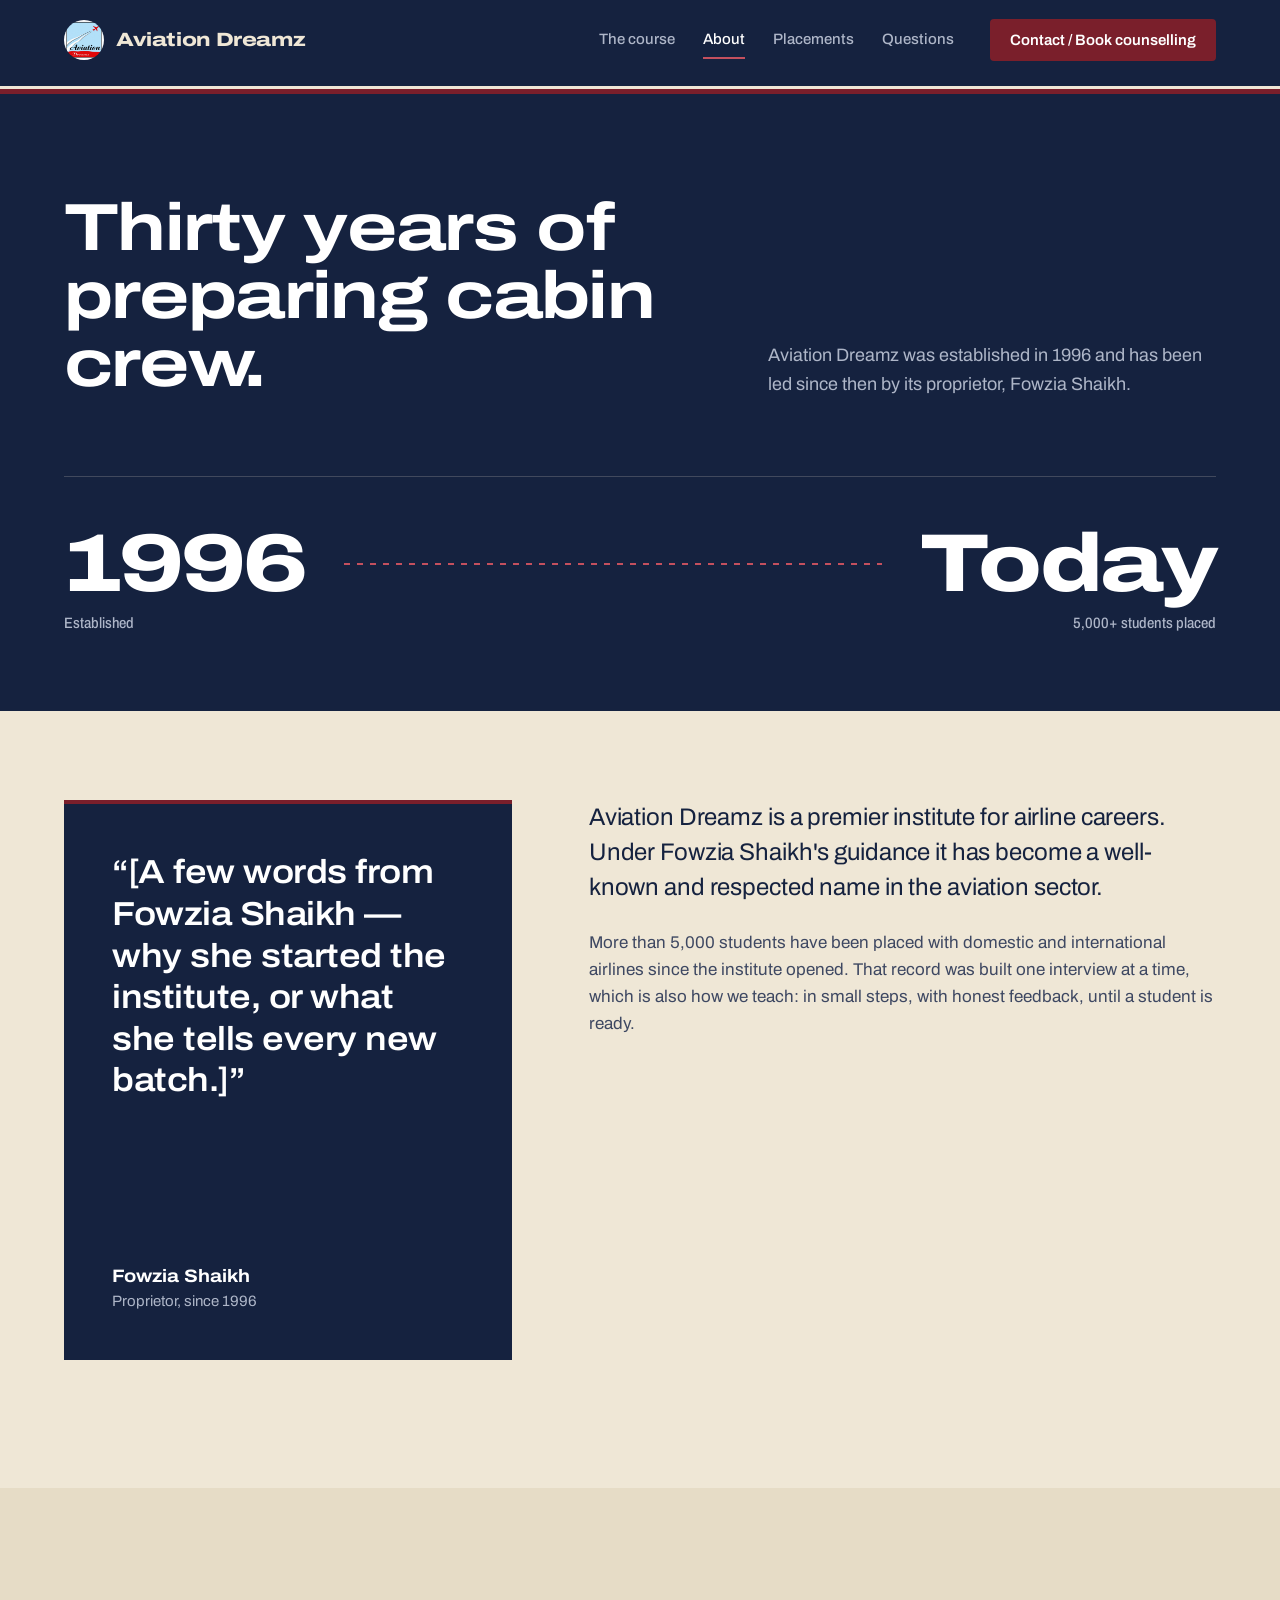
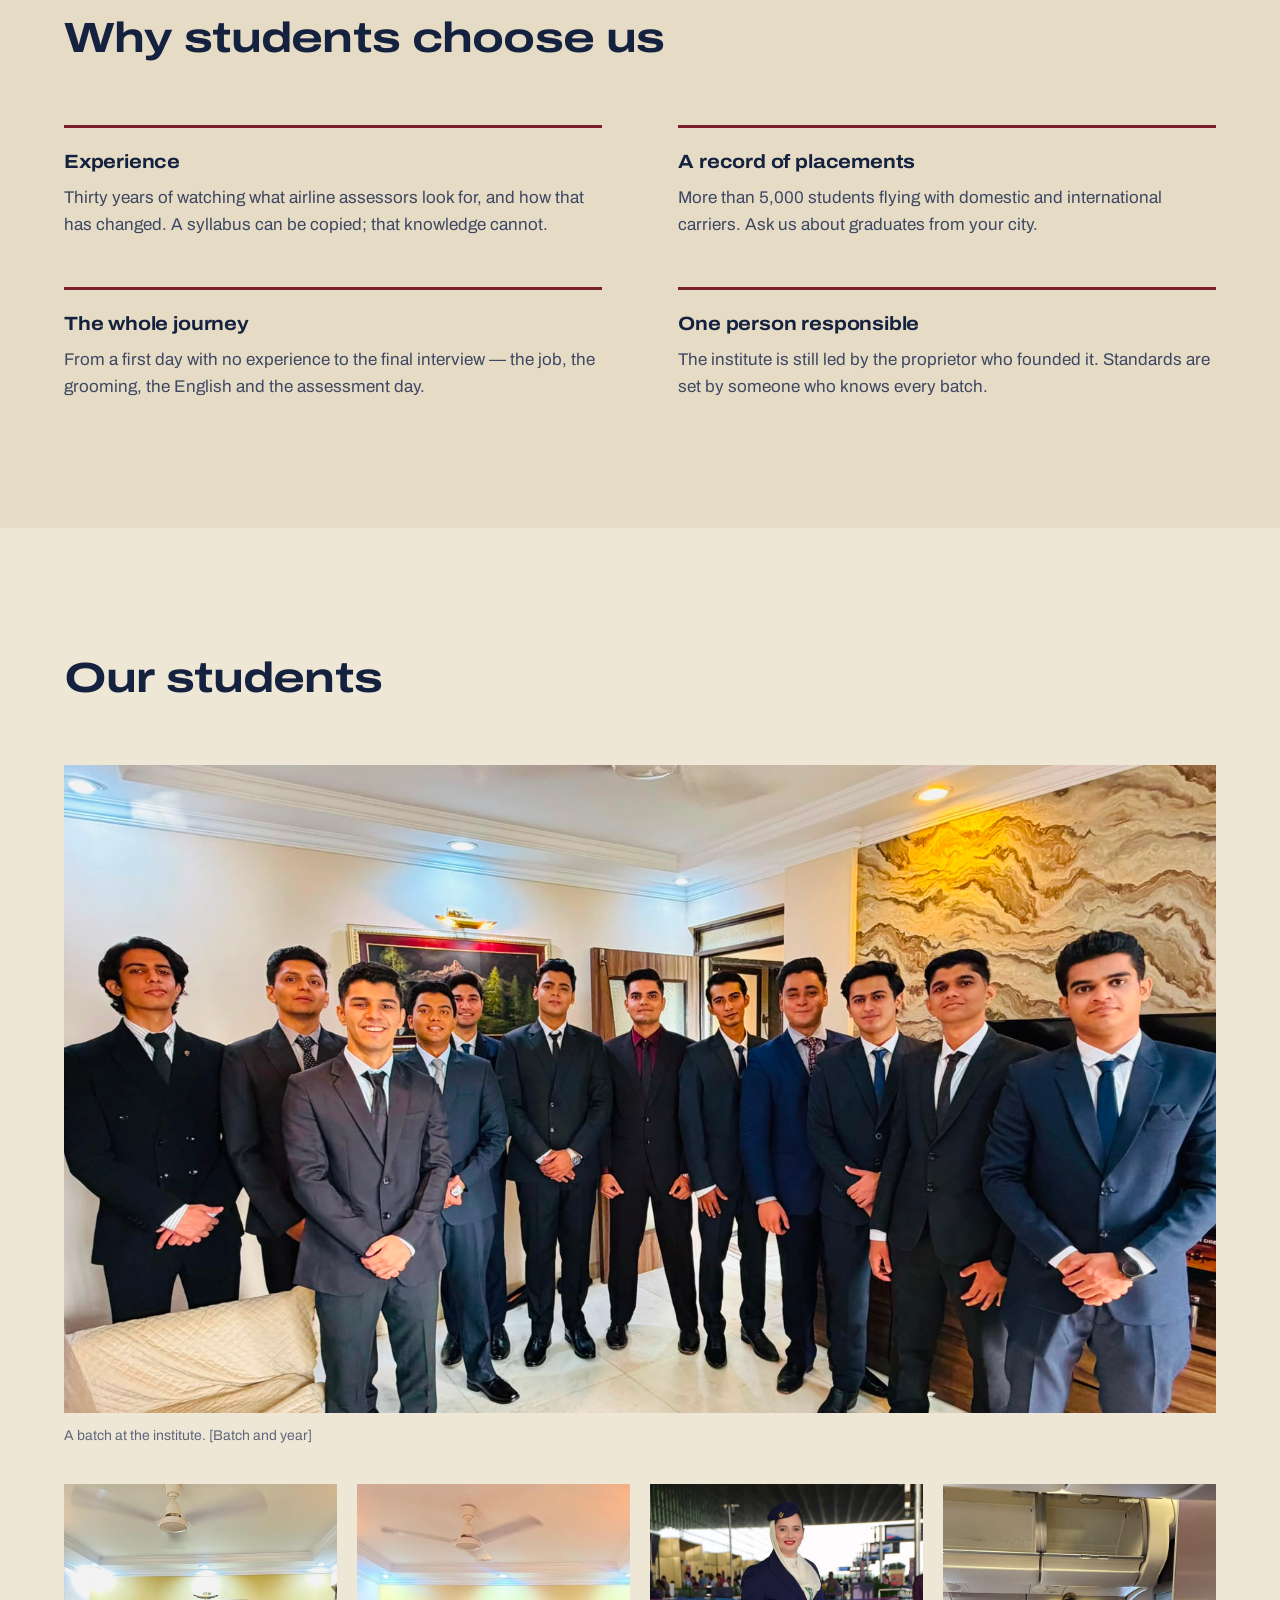
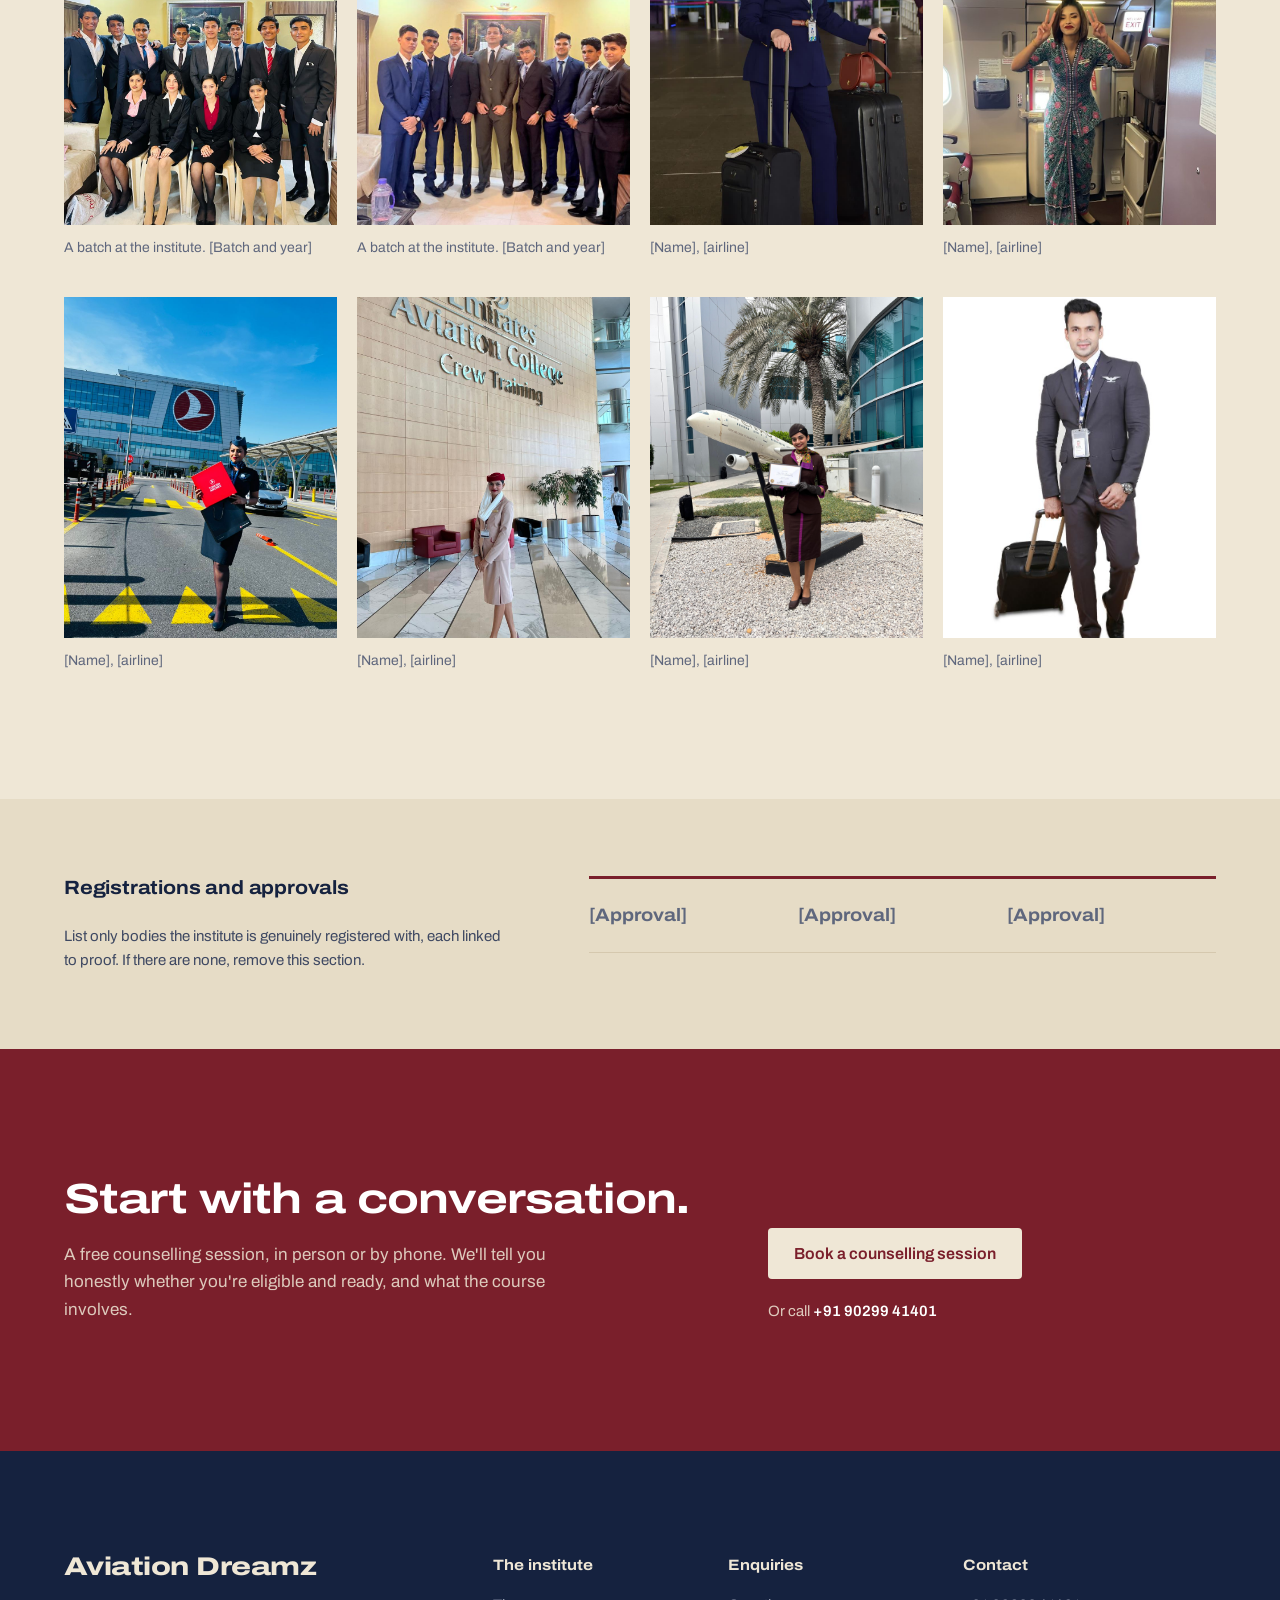
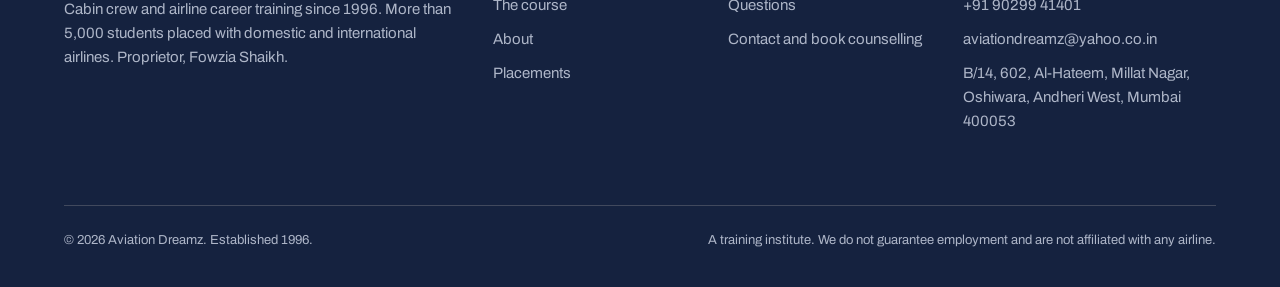
==== commit 657ad17b: "Merge Contact and Book counselling into one nav and footer link Co-Authored-By: Claude Sonnet 5.5 <n" ====
--- a/about.html
+++ b/about.html
@@ -25,9 +25,8 @@
       <a href="about.html" aria-current="page">About</a>
       <a href="placements.html">Placements</a>
       <a href="faq.html">Questions</a>
-      <a href="contact.html">Contact</a>
     </nav>
-    <a class="btn" href="contact.html">Book counselling</a>
+    <a class="btn" href="contact.html">Contact / Book counselling</a>
     <button class="menu-btn" type="button" aria-controls="site-nav" aria-expanded="false">Menu</button>
   </div>
 </header>
@@ -206,8 +205,7 @@
         <h4>Enquiries</h4>
         <ul>
           <li><a href="faq.html">Questions</a></li>
-          <li><a href="contact.html">Book counselling</a></li>
-          <li><a href="contact.html">Visit us</a></li>
+          <li><a href="contact.html">Contact and book counselling</a></li>
         </ul>
       </div>
       <div>
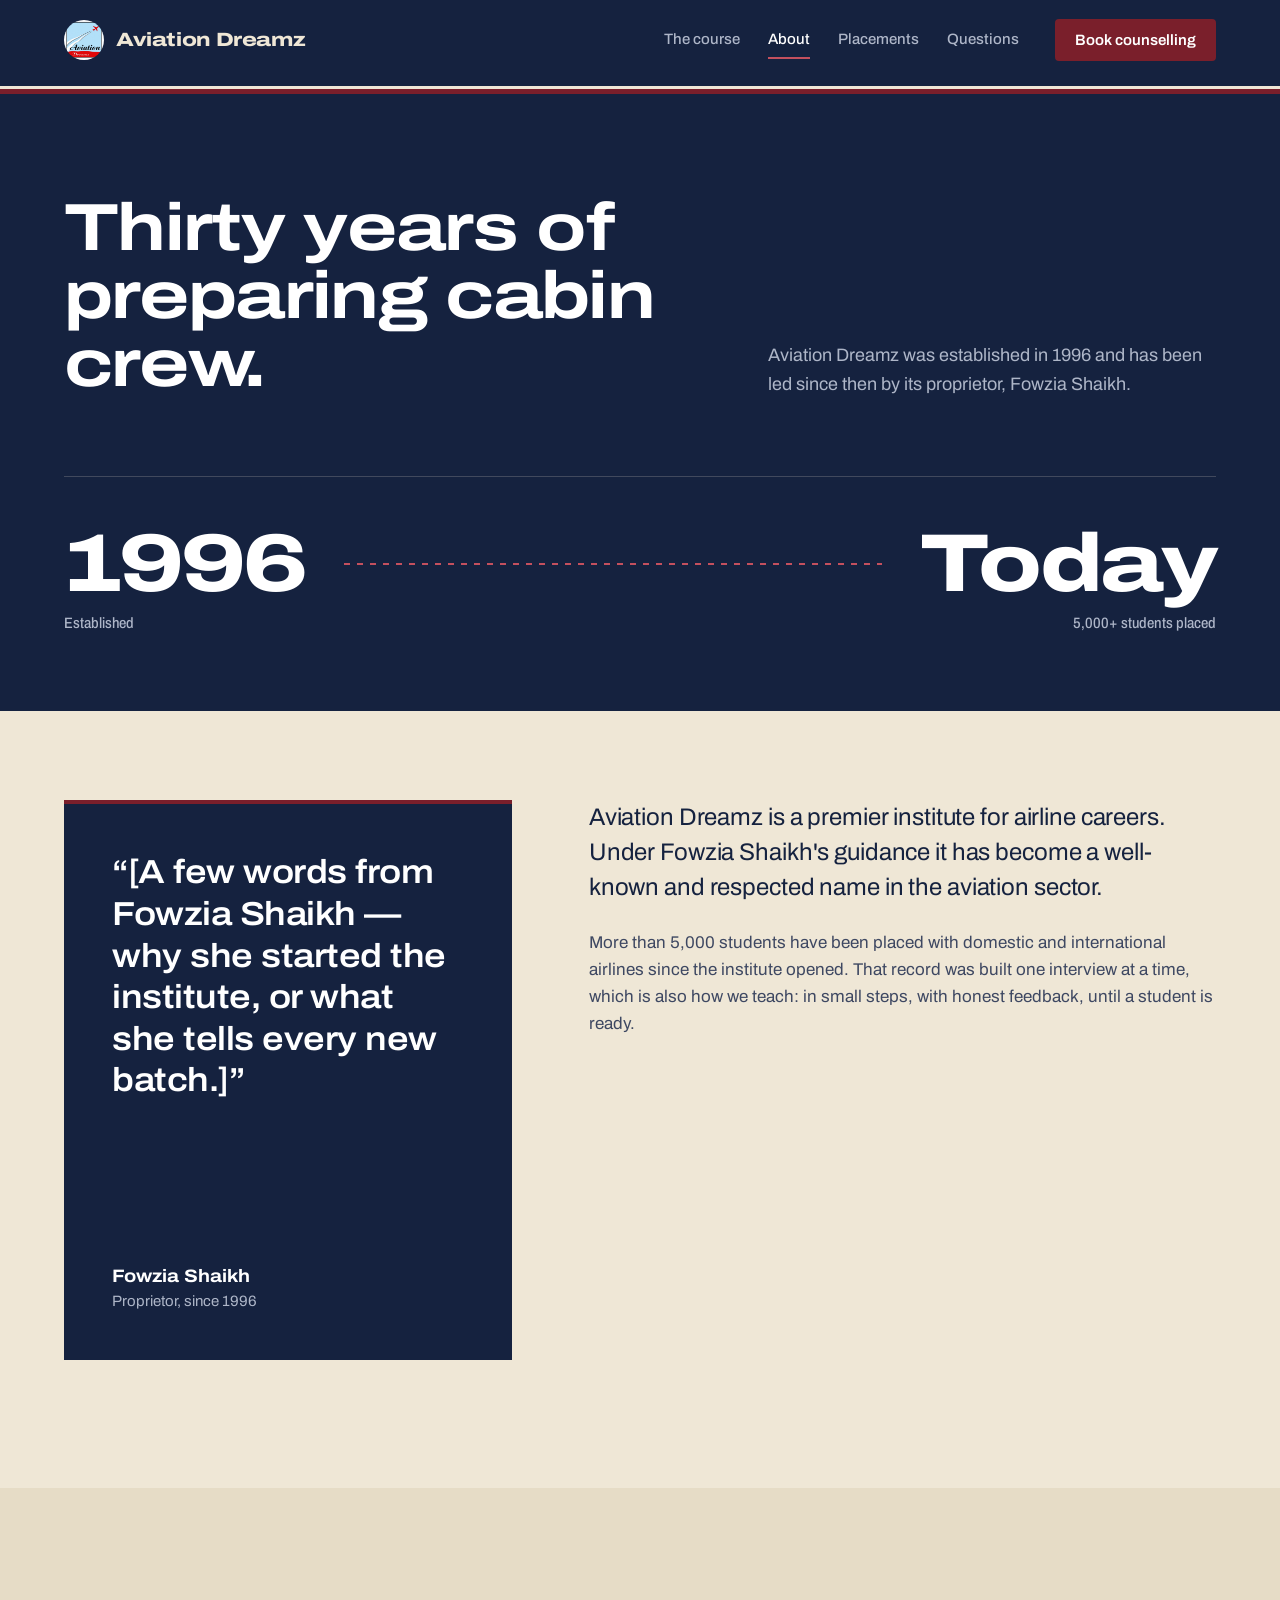
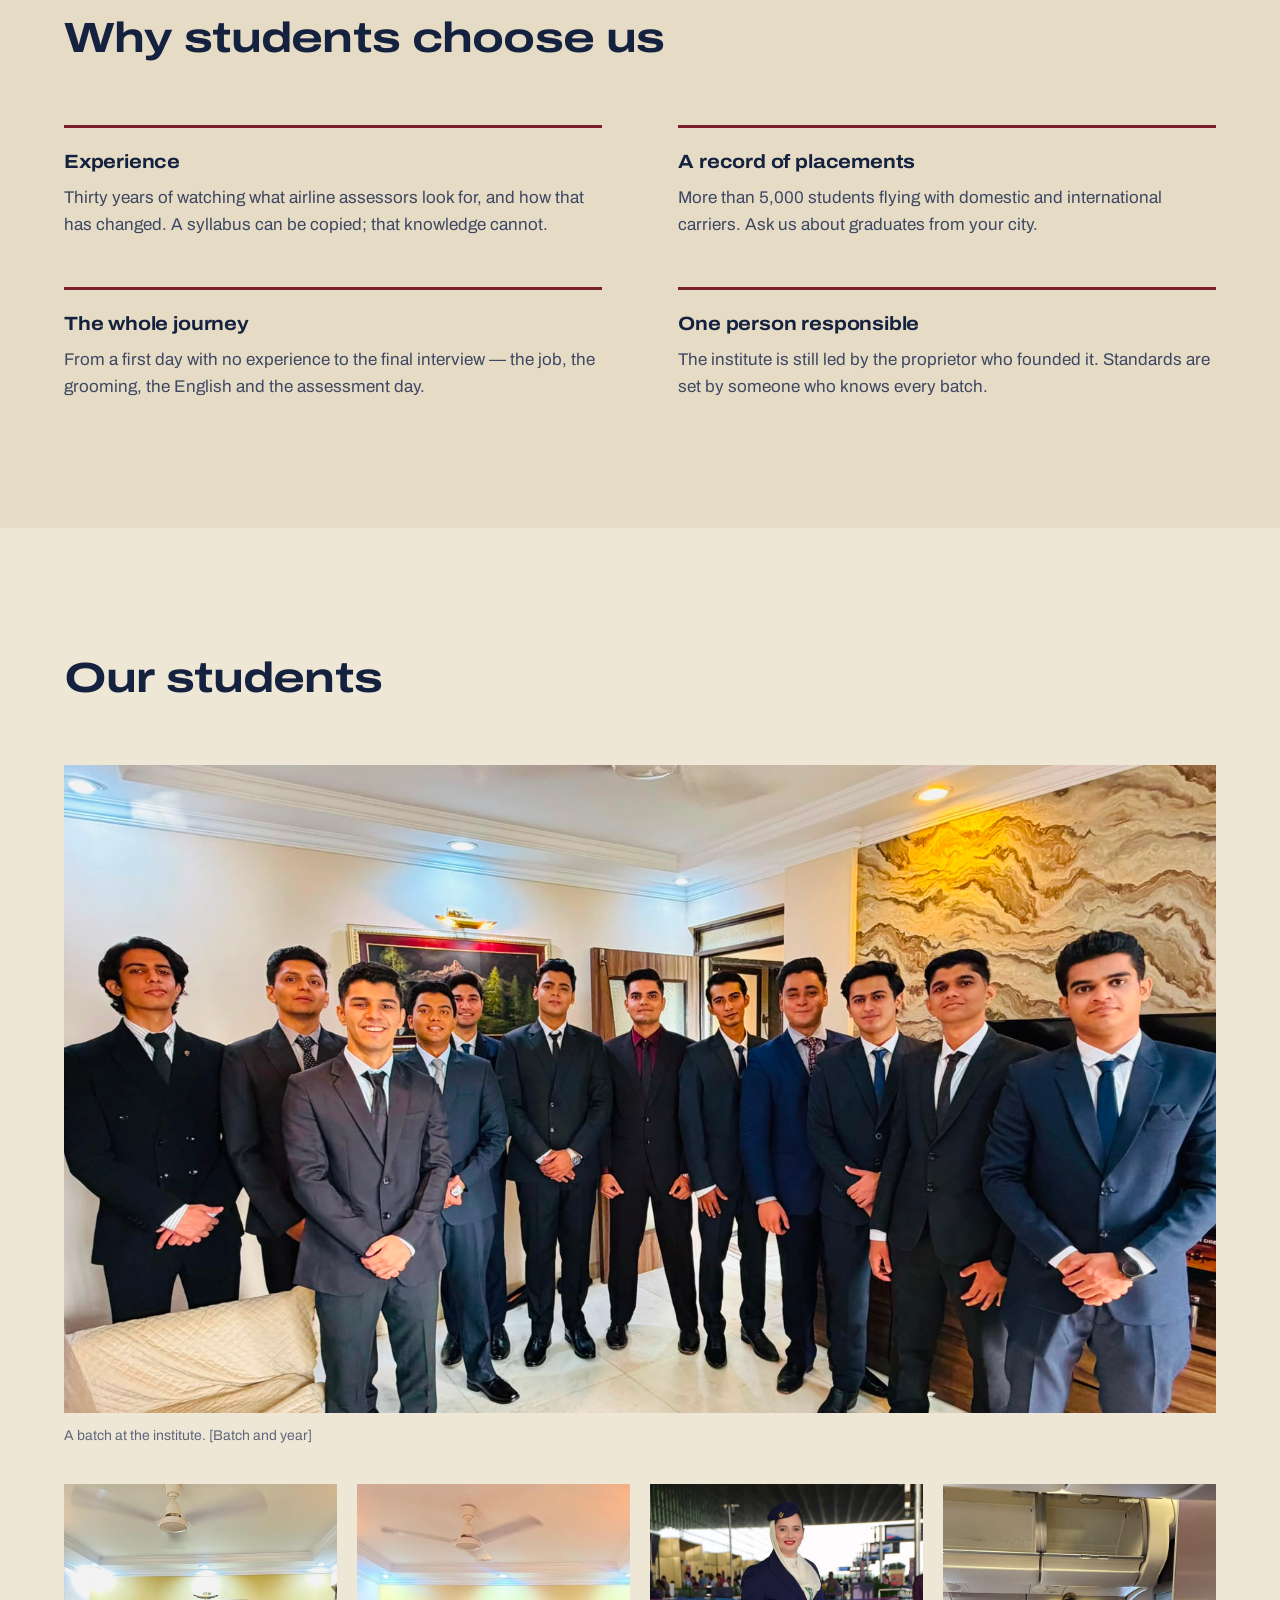
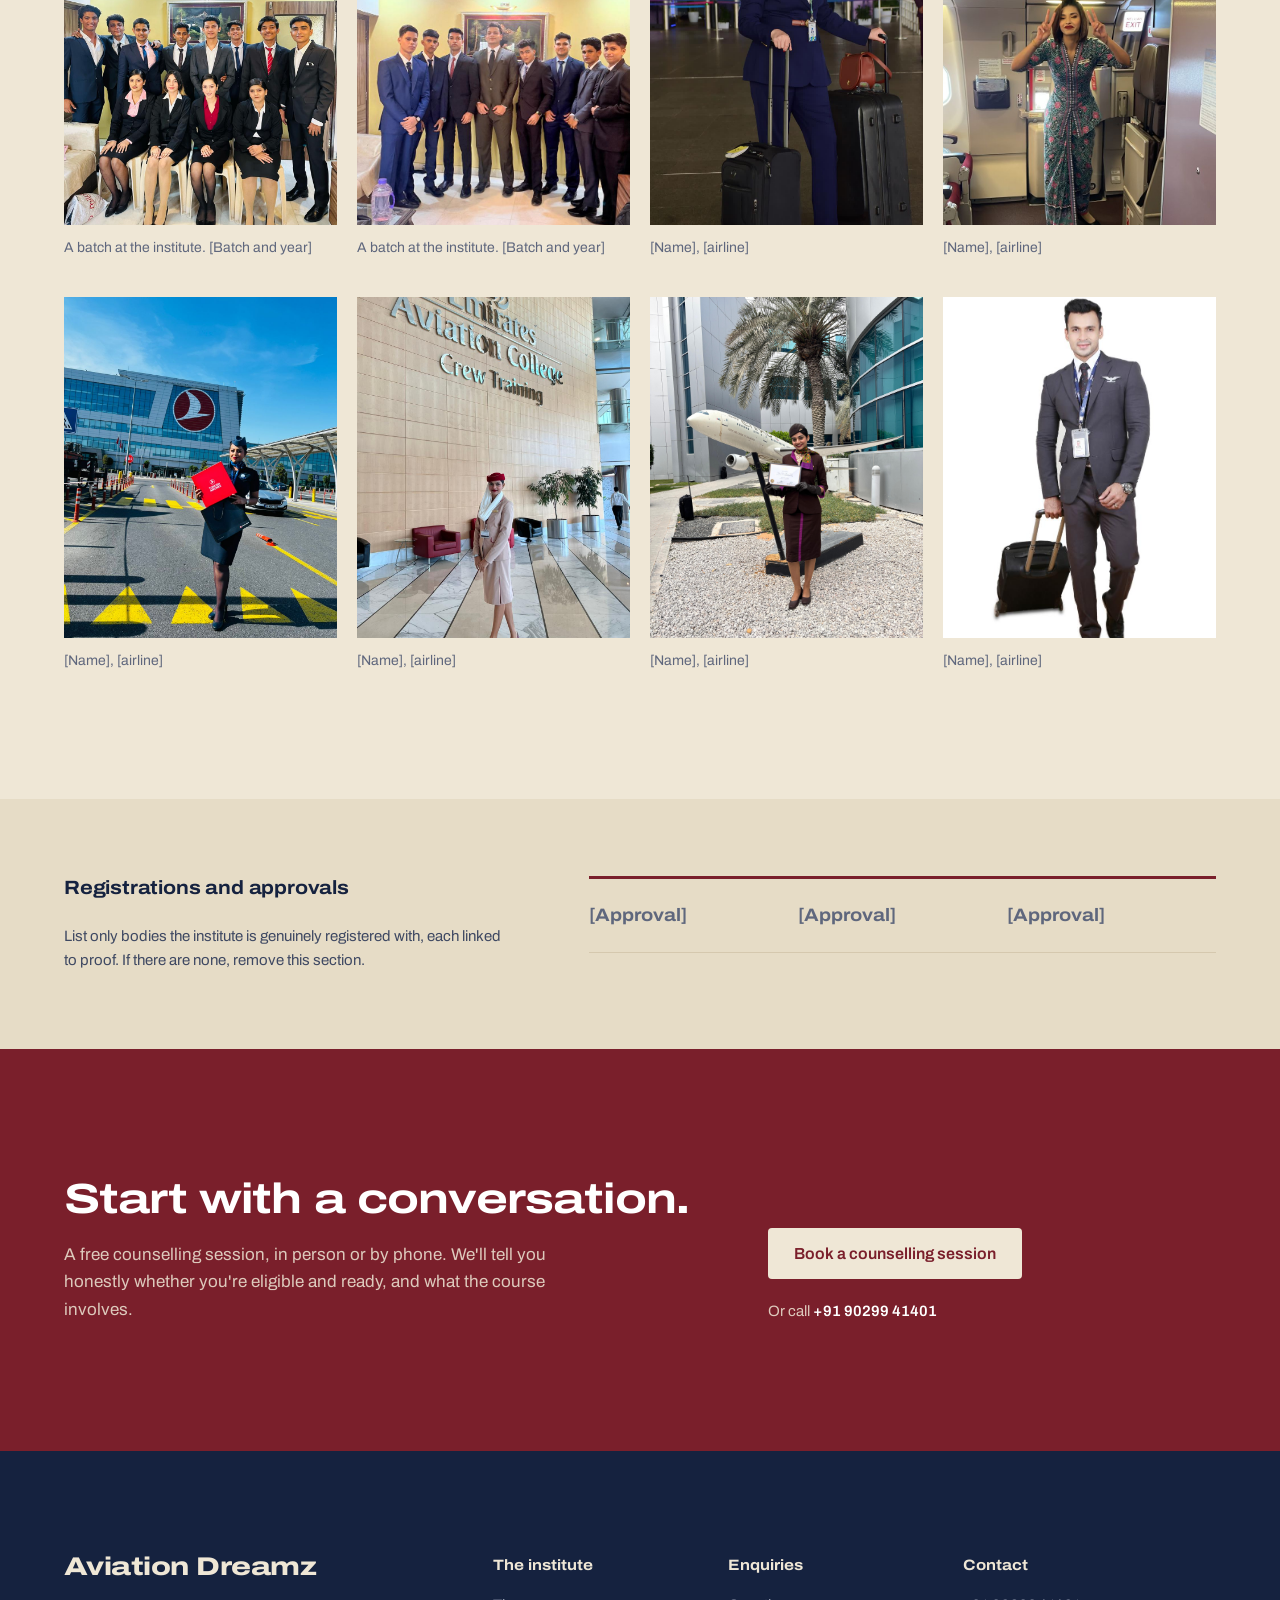
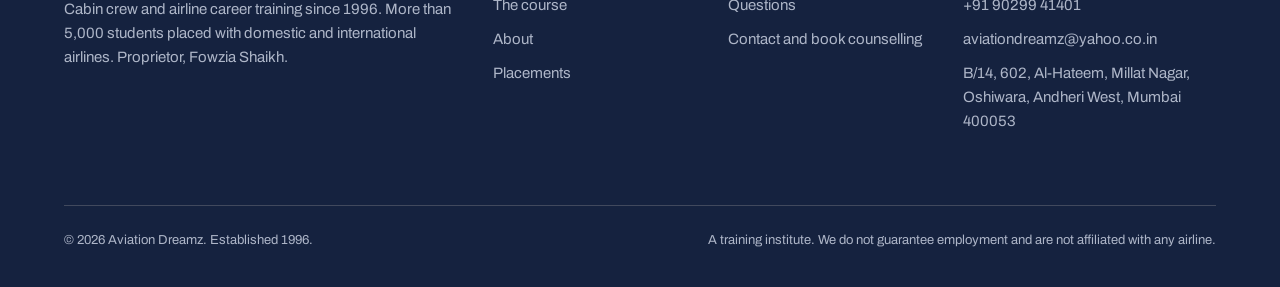
==== commit f09ba4c9: "Keep header button as Book counselling and mark it current on the contact page Co-Authored-By: Claud" ====
--- a/about.html
+++ b/about.html
@@ -26,7 +26,7 @@
       <a href="placements.html">Placements</a>
       <a href="faq.html">Questions</a>
     </nav>
-    <a class="btn" href="contact.html">Contact / Book counselling</a>
+    <a class="btn" href="contact.html">Book counselling</a>
     <button class="menu-btn" type="button" aria-controls="site-nav" aria-expanded="false">Menu</button>
   </div>
 </header>
